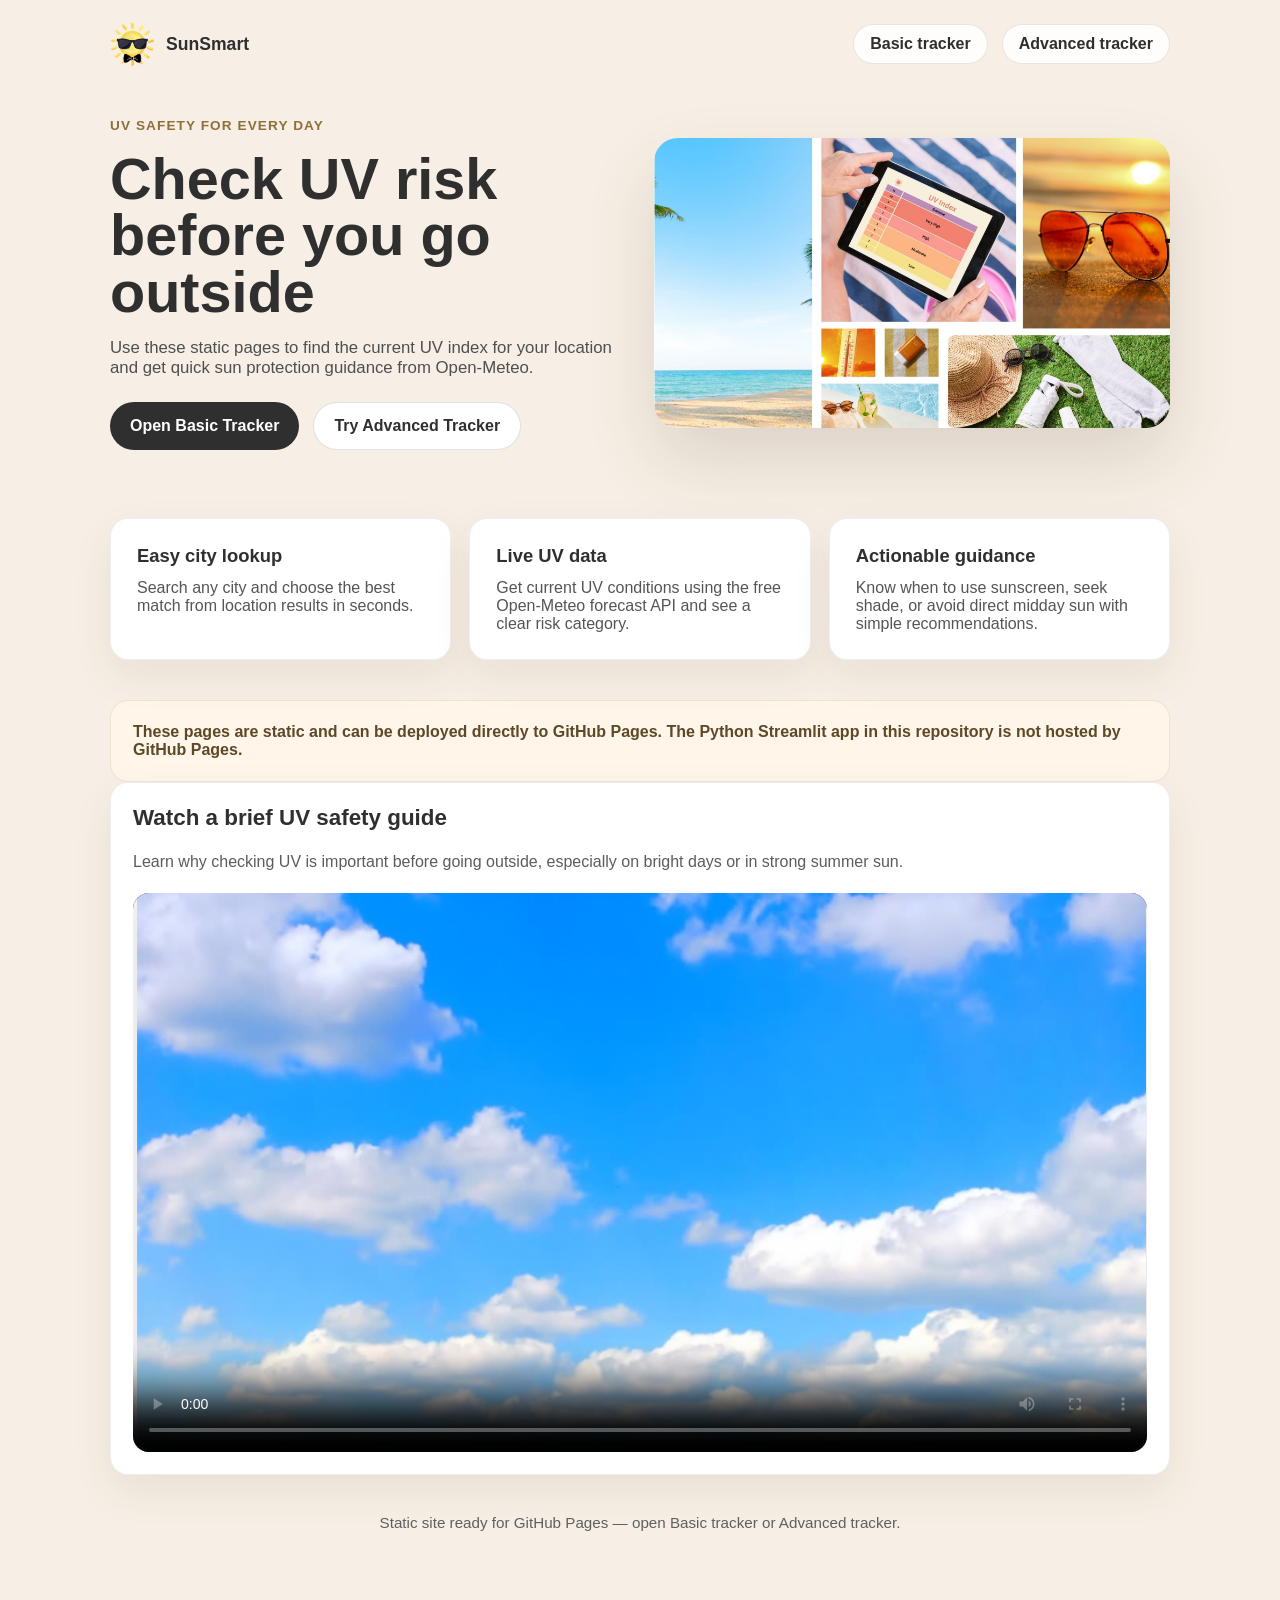
==== index.html @ cc91b5c2 "Add files via upload" ====
<!DOCTYPE html>
<html lang="en">
<head>
  <meta charset="UTF-8">
  <meta name="viewport" content="width=device-width, initial-scale=1.0">
  <title>SunSmart UV Tracker</title>
  <link rel="icon" type="image/png" href="SUN SMART.png">
  <style>
    :root {
      color-scheme: light;
      font-family: Inter, Avenir, Helvetica, Arial, sans-serif;
      background: #f7efe5;
      color: #2f2f2f;
    }

    * { box-sizing: border-box; }
    body { margin: 0; min-height: 100vh; background: #f7efe5; }
    a { color: inherit; text-decoration: none; }
    .page-wrap { max-width: 1100px; margin: 0 auto; padding: 0 20px 48px; }
    .navbar { display: flex; justify-content: space-between; align-items: center; gap: 16px; padding: 22px 0; }
    .brand { display: inline-flex; align-items: center; gap: 12px; font-weight: 800; font-size: 1.1rem; }
    .brand img { width: 44px; height: 44px; object-fit: contain; }
    .nav-links { display: flex; gap: 14px; flex-wrap: wrap; align-items: center; }
    .nav-links a { padding: 10px 16px; border-radius: 999px; background: rgba(255,255,255,.85); border: 1px solid rgba(76,58,28,.12); font-weight: 700; }
    .hero { display: grid; gap: 28px; align-items: center; margin-bottom: 40px; padding: 28px 0; }
    .hero-copy { max-width: 620px; }
    .eyebrow { display: inline-flex; align-items: center; gap: 10px; margin-bottom: 18px; font-size: .85rem; font-weight: 800; color: #8f6f3a; text-transform: uppercase; letter-spacing: .08em; }
    .hero-copy h1 { margin: 0 0 18px; font-size: clamp(2.75rem, 4.5vw, 4.75rem); line-height: .98; }
    .hero-copy p { margin: 0 0 24px; font-size: 1.05rem; color: #4f4f4f; }
    .hero-actions { display: flex; flex-wrap: wrap; gap: 14px; }
    .button { display: inline-flex; align-items: center; justify-content: center; min-width: 170px; padding: 14px 20px; border-radius: 999px; font-weight: 800; border: none; cursor: pointer; transition: transform 160ms ease, background 160ms ease; }
    .button.primary { background: #2f2f2f; color: #fff; }
    .button.secondary { background: #fff; color: #2f2f2f; border: 1px solid rgba(47,47,47,.14); }
    .button:hover { transform: translateY(-1px); }
    .hero-image { width: 100%; max-height: 520px; border-radius: 24px; object-fit: cover; box-shadow: 0 32px 70px rgba(67,46,25,.14); }
    .feature-grid { display: grid; grid-template-columns: repeat(auto-fit,minmax(240px,1fr)); gap: 18px; margin-bottom: 40px; }
    .feature-card { padding: 26px; border-radius: 18px; background: #fff; border: 1px solid rgba(61,46,27,.08); box-shadow: 0 16px 40px rgba(67,46,25,.08); }
    .feature-card h2 { margin: 0 0 12px; font-size: 1.15rem; }
    .feature-card p { margin: 0; color: #555; }
    .note-card { padding: 22px; border-radius: 18px; background: #fff6e9; border: 1px solid rgba(148,113,60,.14); color: #5d4828; font-weight: 700; }
    .video-card { display: grid; gap: 18px; padding: 22px; border-radius: 18px; background: #fff; border: 1px solid rgba(61,46,27,.08); box-shadow: 0 16px 40px rgba(67,46,25,.08); }
    .video-card h2 { margin: 0; font-size: 1.4rem; }
    .video-card p { margin: 0; color: #5c5c5c; line-height: 1.6; }
    .video-card video { width: 100%; border-radius: 16px; background: #000; }
    .footer { padding: 24px 0 24px; color: #5f5f5f; font-size: .95rem; text-align: center; }
    @media (min-width: 900px) { .hero { grid-template-columns: 1fr 1fr; align-items: center; } }
  </style>
</head>
<body>
  <div class="page-wrap">
    <nav class="navbar">
      <a class="brand" href="index.html">
        <img src="SUN SMART.png" alt="SunSmart logo">
        <span>SunSmart</span>
      </a>
      <div class="nav-links">
        <a href="tracker-basic.html">Basic tracker</a>
        <a href="tracker.html">Advanced tracker</a>
      </div>
    </nav>

    <section class="hero">
      <div class="hero-copy">
        <div class="eyebrow">UV safety for every day</div>
        <h1>Check UV risk before you go outside</h1>
        <p>Use these static pages to find the current UV index for your location and get quick sun protection guidance from Open-Meteo.</p>
        <div class="hero-actions">
          <a class="button primary" href="tracker-basic.html">Open Basic Tracker</a>
          <a class="button secondary" href="tracker.html">Try Advanced Tracker</a>
        </div>
      </div>
      <img class="hero-image" src="SUNSMART.jpg" alt="Sunlight over a landscape">
    </section>

    <div class="feature-grid">
      <article class="feature-card">
        <h2>Easy city lookup</h2>
        <p>Search any city and choose the best match from location results in seconds.</p>
      </article>
      <article class="feature-card">
        <h2>Live UV data</h2>
        <p>Get current UV conditions using the free Open-Meteo forecast API and see a clear risk category.</p>
      </article>
      <article class="feature-card">
        <h2>Actionable guidance</h2>
        <p>Know when to use sunscreen, seek shade, or avoid direct midday sun with simple recommendations.</p>
      </article>
    </div>

    <div class="note-card">
      These pages are static and can be deployed directly to GitHub Pages. The Python Streamlit app in this repository is not hosted by GitHub Pages.
    </div>

    <section class="video-card">
      <h2>Watch a brief UV safety guide</h2>
      <p>Learn why checking UV is important before going outside, especially on bright days or in strong summer sun.</p>
      <video controls poster="Screenshot 2026-06-17 103726.png">
        <source src="Video.mp4" type="video/mp4">
        Your browser does not support the video element.
      </video>
    </section>

    <footer class="footer">
      <p>Static site ready for GitHub Pages — open <a href="tracker-basic.html">Basic tracker</a> or <a href="tracker.html">Advanced tracker</a>.</p>
    </footer>
  </div>
</body>
</html>
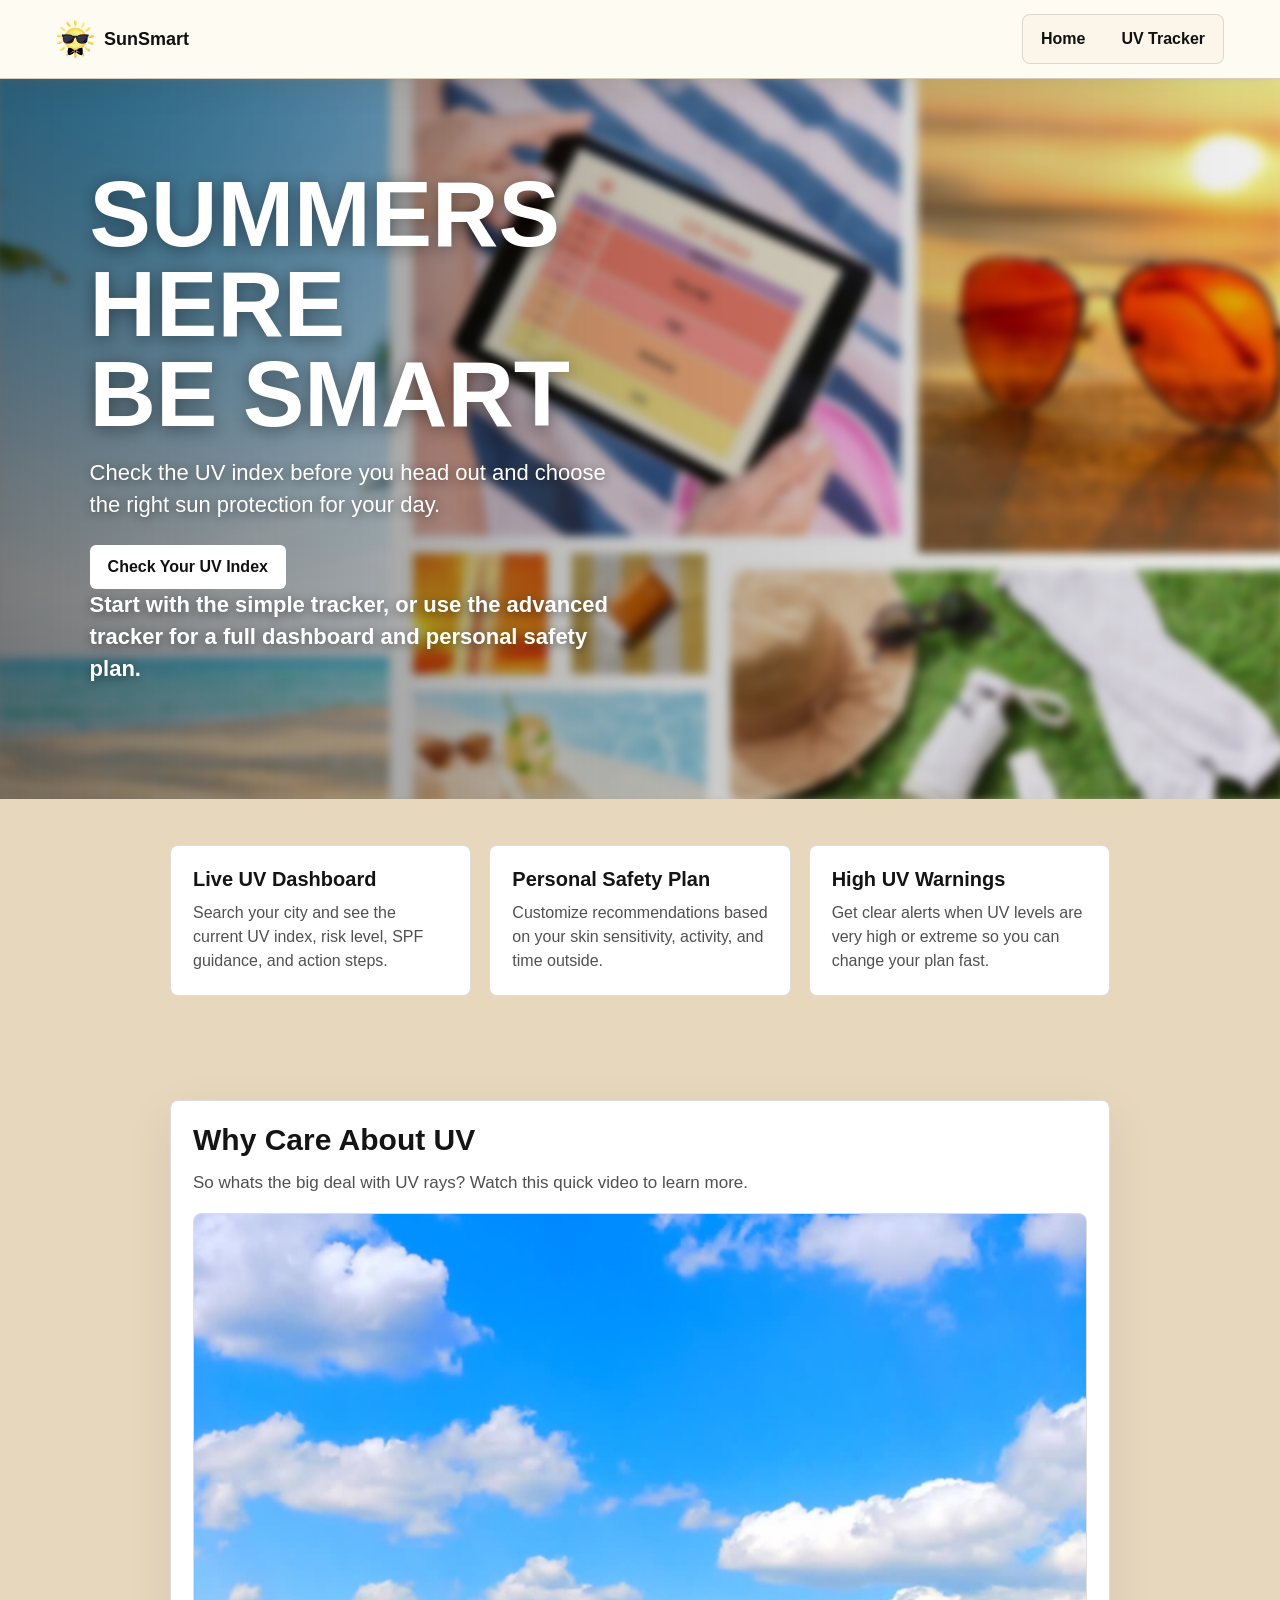
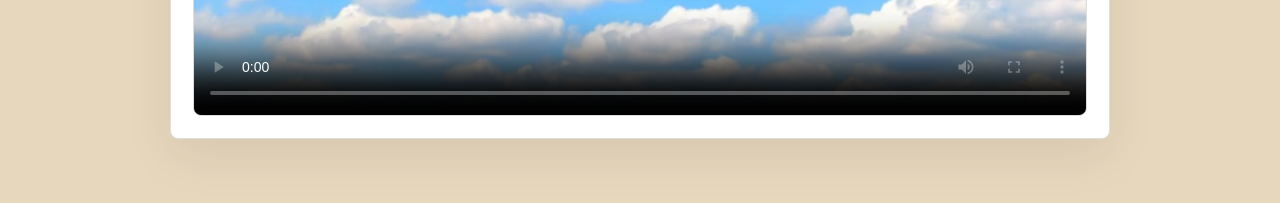
==== commit 5d8b4db5: "Add files via upload" ====
--- a/index.html
+++ b/index.html
@@ -3,106 +3,568 @@
 <head>
   <meta charset="UTF-8">
   <meta name="viewport" content="width=device-width, initial-scale=1.0">
-  <title>SunSmart UV Tracker</title>
+  <title>SunSmart</title>
+  <link rel="icon" type="image/x-icon" href="logo.ico">
   <link rel="icon" type="image/png" href="SUN SMART.png">
+  <link rel="icon" type="image/png" href="logo.png">
+  <link rel="icon" type="image/jpeg" href="logo.jpg">
+  <link rel="icon" type="image/jpeg" href="logo.jpeg">
+  <link rel="icon" type="image/webp" href="logo.webp">
   <style>
-    :root {
-      color-scheme: light;
-      font-family: Inter, Avenir, Helvetica, Arial, sans-serif;
-      background: #f7efe5;
-      color: #2f2f2f;
-    }
-
-    * { box-sizing: border-box; }
-    body { margin: 0; min-height: 100vh; background: #f7efe5; }
-    a { color: inherit; text-decoration: none; }
-    .page-wrap { max-width: 1100px; margin: 0 auto; padding: 0 20px 48px; }
-    .navbar { display: flex; justify-content: space-between; align-items: center; gap: 16px; padding: 22px 0; }
-    .brand { display: inline-flex; align-items: center; gap: 12px; font-weight: 800; font-size: 1.1rem; }
-    .brand img { width: 44px; height: 44px; object-fit: contain; }
-    .nav-links { display: flex; gap: 14px; flex-wrap: wrap; align-items: center; }
-    .nav-links a { padding: 10px 16px; border-radius: 999px; background: rgba(255,255,255,.85); border: 1px solid rgba(76,58,28,.12); font-weight: 700; }
-    .hero { display: grid; gap: 28px; align-items: center; margin-bottom: 40px; padding: 28px 0; }
-    .hero-copy { max-width: 620px; }
-    .eyebrow { display: inline-flex; align-items: center; gap: 10px; margin-bottom: 18px; font-size: .85rem; font-weight: 800; color: #8f6f3a; text-transform: uppercase; letter-spacing: .08em; }
-    .hero-copy h1 { margin: 0 0 18px; font-size: clamp(2.75rem, 4.5vw, 4.75rem); line-height: .98; }
-    .hero-copy p { margin: 0 0 24px; font-size: 1.05rem; color: #4f4f4f; }
-    .hero-actions { display: flex; flex-wrap: wrap; gap: 14px; }
-    .button { display: inline-flex; align-items: center; justify-content: center; min-width: 170px; padding: 14px 20px; border-radius: 999px; font-weight: 800; border: none; cursor: pointer; transition: transform 160ms ease, background 160ms ease; }
-    .button.primary { background: #2f2f2f; color: #fff; }
-    .button.secondary { background: #fff; color: #2f2f2f; border: 1px solid rgba(47,47,47,.14); }
-    .button:hover { transform: translateY(-1px); }
-    .hero-image { width: 100%; max-height: 520px; border-radius: 24px; object-fit: cover; box-shadow: 0 32px 70px rgba(67,46,25,.14); }
-    .feature-grid { display: grid; grid-template-columns: repeat(auto-fit,minmax(240px,1fr)); gap: 18px; margin-bottom: 40px; }
-    .feature-card { padding: 26px; border-radius: 18px; background: #fff; border: 1px solid rgba(61,46,27,.08); box-shadow: 0 16px 40px rgba(67,46,25,.08); }
-    .feature-card h2 { margin: 0 0 12px; font-size: 1.15rem; }
-    .feature-card p { margin: 0; color: #555; }
-    .note-card { padding: 22px; border-radius: 18px; background: #fff6e9; border: 1px solid rgba(148,113,60,.14); color: #5d4828; font-weight: 700; }
-    .video-card { display: grid; gap: 18px; padding: 22px; border-radius: 18px; background: #fff; border: 1px solid rgba(61,46,27,.08); box-shadow: 0 16px 40px rgba(67,46,25,.08); }
-    .video-card h2 { margin: 0; font-size: 1.4rem; }
-    .video-card p { margin: 0; color: #5c5c5c; line-height: 1.6; }
-    .video-card video { width: 100%; border-radius: 16px; background: #000; }
-    .footer { padding: 24px 0 24px; color: #5f5f5f; font-size: .95rem; text-align: center; }
-    @media (min-width: 900px) { .hero { grid-template-columns: 1fr 1fr; align-items: center; } }
+    * {
+      box-sizing: border-box;
+    }
+
+    html {
+      scroll-behavior: smooth;
+      overscroll-behavior-y: contain;
+      background: #fff;
+    }
+
+    body {
+      margin: 0;
+      min-height: 100vh;
+      font-family: Arial, Helvetica, sans-serif;
+      color: #141414;
+      background: #e7d7bd;
+    }
+
+    .navbar {
+      position: sticky;
+      top: 0;
+      z-index: 10;
+      display: flex;
+      align-items: center;
+      justify-content: space-between;
+      gap: 24px;
+      width: 100%;
+      padding: 14px clamp(22px, 5vw, 56px);
+      border-bottom: 1px solid rgba(111, 82, 47, 0.28);
+      background: rgba(255, 252, 245, 0.96);
+      backdrop-filter: blur(12px);
+      box-shadow: 0 10px 28px rgba(79, 54, 31, 0.12);
+    }
+
+    .nav-brand {
+      display: flex;
+      align-items: center;
+      gap: 10px;
+      color: #111;
+      font-size: 18px;
+      font-weight: 800;
+      text-decoration: none;
+    }
+
+    .nav-logo {
+      width: 38px;
+      height: 38px;
+      object-fit: contain;
+    }
+
+    .nav-links {
+      display: flex;
+      gap: 8px;
+      align-items: center;
+      padding: 6px;
+      border: 1px solid rgba(0, 0, 0, 0.12);
+      border-radius: 8px;
+      background: #fbf5ea;
+    }
+
+    .nav-links a,
+    .nav-trigger {
+      padding: 9px 12px;
+      border: 0;
+      border-radius: 6px;
+      width: auto;
+      color: #111;
+      background: transparent;
+      font: inherit;
+      font-weight: 700;
+      text-decoration: none;
+      cursor: pointer;
+      transition: background 160ms ease, color 160ms ease, transform 160ms ease;
+    }
+
+    .nav-links a:hover,
+    .nav-dropdown:hover .nav-trigger,
+    .nav-dropdown:focus-within .nav-trigger {
+      background: #efe2cc;
+      color: #111;
+    }
+
+    .nav-links a.active {
+      background: #7d6848;
+      color: #fff;
+    }
+
+    .nav-dropdown {
+      position: relative;
+      margin-left: 4px;
+    }
+
+    .nav-menu {
+      position: absolute;
+      top: 100%;
+      right: 0;
+      z-index: 20;
+      display: none;
+      min-width: 190px;
+      padding: 6px;
+      border: 1px solid rgba(111, 82, 47, 0.18);
+      border-radius: 8px;
+      background: #fffaf1;
+      box-shadow: 0 16px 40px rgba(79, 54, 31, 0.16);
+    }
+
+    .nav-dropdown:hover .nav-menu,
+    .nav-dropdown:focus-within .nav-menu,
+    .nav-dropdown.open .nav-menu {
+      display: grid;
+      gap: 4px;
+    }
+
+    .nav-menu a {
+      display: block;
+      white-space: nowrap;
+    }
+
+    .hero {
+      position: relative;
+      width: 100%;
+      overflow: hidden;
+      --banner-blur: 5px;
+      --banner-shift: 0px;
+    }
+
+    .hero-image {
+      display: block;
+      width: 100%;
+      height: auto;
+      filter: blur(var(--banner-blur));
+      transform: translateY(var(--banner-shift)) scale(1.01);
+      transform-origin: center;
+      transition: filter 120ms linear;
+      will-change: filter, transform;
+    }
+
+    .hero::after {
+      position: absolute;
+      inset: 0;
+      content: "";
+      background: linear-gradient(
+        90deg,
+        rgba(0, 0, 0, 0.52),
+        rgba(0, 0, 0, 0.22),
+        rgba(0, 0, 0, 0.05)
+      );
+      pointer-events: none;
+    }
+
+    .hero-content {
+      position: absolute;
+      top: 50%;
+      left: clamp(20px, 7vw, 90px);
+      z-index: 1;
+      width: min(620px, calc(100% - 40px));
+      color: #fff;
+      transform: translateY(-50%);
+    }
+
+    .hero-content h1 {
+      margin: 0 0 18px;
+      font-size: clamp(42px, 8vw, 92px);
+      font-weight: 900;
+      line-height: 0.98;
+      text-shadow: 0 3px 18px rgba(0, 0, 0, 0.45);
+    }
+
+    .hero-content p {
+      max-width: 520px;
+      margin: 0 0 24px;
+      font-size: clamp(17px, 2vw, 22px);
+      line-height: 1.45;
+      text-shadow: 0 2px 12px rgba(0, 0, 0, 0.55);
+    }
+
+    .tracker-note {
+      max-width: 520px;
+      margin: 14px 0 0;
+      font-size: 15px;
+      font-weight: 800;
+      line-height: 1.4;
+      text-shadow: 0 2px 10px rgba(0, 0, 0, 0.55);
+    }
+
+    .button {
+      display: inline-block;
+      padding: 13px 18px;
+      border-radius: 6px;
+      color: #111;
+      background: #fff;
+      font-weight: 800;
+      text-decoration: none;
+    }
+
+    .button:hover {
+      background: #f0f0f0;
+    }
+
+    .intro {
+      width: min(980px, 100%);
+      margin: 0 auto;
+      padding: 46px 20px 58px;
+      background: #e7d7bd;
+    }
+
+    .video-section {
+      width: min(980px, 100%);
+      margin: 0 auto;
+      padding: 46px 20px 64px;
+      background: #e7d7bd;
+    }
+
+    .video-section h2 {
+      margin: 0 0 12px;
+      font-size: 30px;
+      line-height: 1.15;
+    }
+
+    .video-section p {
+      margin: 0 0 18px;
+      color: #505050;
+      font-size: 17px;
+      line-height: 1.5;
+    }
+
+    .video-card {
+      padding: 22px;
+      border: 1px solid #ddd;
+      border-radius: 8px;
+      background: #fff;
+      box-shadow: 0 16px 50px rgba(0, 0, 0, 0.08);
+    }
+
+    .video-slot {
+      width: 100%;
+      overflow: hidden;
+      border: 1px solid #ddd;
+      border-radius: 8px;
+      background: #111;
+      aspect-ratio: 16 / 9;
+    }
+
+    .video-slot video {
+      display: block;
+      width: 100%;
+      height: 100%;
+      object-fit: cover;
+    }
+
+    .intro-grid {
+      display: grid;
+      grid-template-columns: repeat(3, 1fr);
+      gap: 18px;
+    }
+
+    .intro-card {
+      min-height: 142px;
+      padding: 22px;
+      border: 1px solid #ddd;
+      border-radius: 8px;
+      background: #fff;
+    }
+
+    .intro-card h2 {
+      margin: 0 0 10px;
+      font-size: 20px;
+    }
+
+    .intro-card p {
+      margin: 0;
+      color: #505050;
+      font-size: 16px;
+      line-height: 1.5;
+    }
+
+    @media (max-width: 760px) {
+      .navbar {
+        align-items: flex-start;
+        flex-direction: column;
+      }
+
+      .nav-links {
+        flex-wrap: wrap;
+      }
+
+      .nav-menu {
+        right: auto;
+        left: 0;
+      }
+
+      .hero-content {
+        position: relative;
+        top: auto;
+        left: auto;
+        width: 100%;
+        padding: 28px 20px 34px;
+        color: #111;
+        background: #fff;
+        transform: none;
+      }
+
+      .hero-content h1,
+      .hero-content p,
+      .tracker-note {
+        text-shadow: none;
+      }
+
+      .hero-content h1 {
+        font-size: 44px;
+      }
+
+      .hero-content p {
+        color: #444;
+      }
+
+      .tracker-note {
+        color: #555;
+      }
+
+      .button {
+        color: #fff;
+        background: #111;
+      }
+
+      .intro-grid {
+        grid-template-columns: 1fr;
+      }
+    }
+
+    @media (prefers-reduced-motion: reduce) {
+      html {
+        scroll-behavior: auto;
+      }
+
+      .hero-image {
+        filter: none;
+        transform: none;
+        transition: none;
+      }
+    }
+
+    .loading-screen {
+      position: fixed;
+      inset: 0;
+      z-index: 999;
+      display: grid;
+      place-items: center;
+      background: #fffaf1;
+      transition: opacity 320ms ease, visibility 320ms ease;
+    }
+
+    .loading-screen.hidden {
+      visibility: hidden;
+      opacity: 0;
+      pointer-events: none;
+    }
+
+    .loading-card {
+      display: grid;
+      justify-items: center;
+      gap: 16px;
+      color: #7d6848;
+      font-weight: 900;
+      letter-spacing: 0.02em;
+      text-align: center;
+    }
+
+    .loading-logo {
+      width: 108px;
+      height: 108px;
+      object-fit: contain;
+      animation: logoBounce 780ms ease-in-out infinite alternate;
+      filter: drop-shadow(0 18px 18px rgba(79, 54, 31, 0.18));
+    }
+
+    .loading-dots::after {
+      content: "";
+      animation: loadingDots 1.2s steps(4, end) infinite;
+    }
+
+    @keyframes logoBounce {
+      from {
+        transform: translateY(0) scale(1);
+      }
+
+      to {
+        transform: translateY(-22px) scale(1.04);
+      }
+    }
+
+    @keyframes loadingDots {
+      0% {
+        content: "";
+      }
+
+      25% {
+        content: ".";
+      }
+
+      50% {
+        content: "..";
+      }
+
+      75%,
+      100% {
+        content: "...";
+      }
+    }
+
+    @media (prefers-reduced-motion: reduce) {
+      .loading-logo {
+        animation: none;
+      }
+    }
   </style>
 </head>
 <body>
-  <div class="page-wrap">
-    <nav class="navbar">
-      <a class="brand" href="index.html">
-        <img src="SUN SMART.png" alt="SunSmart logo">
-        <span>SunSmart</span>
-      </a>
-      <div class="nav-links">
-        <a href="tracker-basic.html">Basic tracker</a>
-        <a href="tracker.html">Advanced tracker</a>
-      </div>
-    </nav>
-
-    <section class="hero">
-      <div class="hero-copy">
-        <div class="eyebrow">UV safety for every day</div>
-        <h1>Check UV risk before you go outside</h1>
-        <p>Use these static pages to find the current UV index for your location and get quick sun protection guidance from Open-Meteo.</p>
-        <div class="hero-actions">
-          <a class="button primary" href="tracker-basic.html">Open Basic Tracker</a>
-          <a class="button secondary" href="tracker.html">Try Advanced Tracker</a>
+  <div id="loadingScreen" class="loading-screen" aria-label="Loading SunSmart" aria-live="polite">
+    <div class="loading-card">
+      <img id="loadingLogo" class="loading-logo" src="SUN SMART.png" alt="SunSmart logo">
+      <div>Loading SunSmart<span class="loading-dots"></span></div>
+    </div>
+  </div>
+
+  <nav class="navbar">
+    <a class="nav-brand" href="index.html">
+      <img id="navLogo" class="nav-logo" src="SUN SMART.png" alt="SunSmart logo">
+      <span>SunSmart</span>
+    </a>
+    <div class="nav-links" aria-label="Main navigation">
+      <a href="index.html">Home</a>
+      <div class="nav-dropdown">
+        <button class="nav-trigger" type="button" aria-expanded="false" onclick="toggleNavMenu(event)">UV Tracker</button>
+        <div class="nav-menu">
+          <a class="active" href="tracker-basic.html">Basic Tracker</a>
+          <a href="tracker.html">Advanced Tracker</a>
         </div>
       </div>
-      <img class="hero-image" src="SUNSMART.jpg" alt="Sunlight over a landscape">
-    </section>
-
-    <div class="feature-grid">
-      <article class="feature-card">
-        <h2>Easy city lookup</h2>
-        <p>Search any city and choose the best match from location results in seconds.</p>
-      </article>
-      <article class="feature-card">
-        <h2>Live UV data</h2>
-        <p>Get current UV conditions using the free Open-Meteo forecast API and see a clear risk category.</p>
-      </article>
-      <article class="feature-card">
-        <h2>Actionable guidance</h2>
-        <p>Know when to use sunscreen, seek shade, or avoid direct midday sun with simple recommendations.</p>
-      </article>
     </div>
-
-    <div class="note-card">
-      These pages are static and can be deployed directly to GitHub Pages. The Python Streamlit app in this repository is not hosted by GitHub Pages.
+  </nav>
+
+  <section class="hero" aria-label="SunSmart banner">
+    <img class="hero-image" src="SUNSMART.jpg" alt="SunSmart banner">
+    <div class="hero-content">
+      <h1>SUMMERS HERE<br>BE SMART</h1>
+      <p>Check the UV index before you head out and choose the right sun protection for your day.</p>
+      <a class="button" href="tracker-basic.html">Check Your UV Index</a>
+      <p class="tracker-note">Start with the simple tracker, or use the advanced tracker for a full dashboard and personal safety plan.</p>
     </div>
-
-    <section class="video-card">
-      <h2>Watch a brief UV safety guide</h2>
-      <p>Learn why checking UV is important before going outside, especially on bright days or in strong summer sun.</p>
+  </section>
+
+  <main class="intro">
+    <div class="intro-grid">
+      <section class="intro-card">
+        <h2>Live UV Dashboard</h2>
+        <p>Search your city and see the current UV index, risk level, SPF guidance, and action steps.</p>
+      </section>
+      <section class="intro-card">
+        <h2>Personal Safety Plan</h2>
+        <p>Customize recommendations based on your skin sensitivity, activity, and time outside.</p>
+      </section>
+      <section class="intro-card">
+        <h2>High UV Warnings</h2>
+        <p>Get clear alerts when UV levels are very high or extreme so you can change your plan fast.</p>
+      </section>
+    </div>
+  </main>
+
+  <section class="video-section">
+    <div class="video-card">
+    <h2>Why Care About UV</h2>
+    <p>So whats the big deal with UV rays? Watch this quick video to learn more.</p>
+    <div class="video-slot">
       <video controls poster="Screenshot 2026-06-17 103726.png">
-        <source src="Video.mp4" type="video/mp4">
-        Your browser does not support the video element.
+        <source src="video.mp4" type="video/mp4">
+        Your browser does not support the video tag.
       </video>
-    </section>
-
-    <footer class="footer">
-      <p>Static site ready for GitHub Pages — open <a href="tracker-basic.html">Basic tracker</a> or <a href="tracker.html">Advanced tracker</a>.</p>
-    </footer>
-  </div>
+    </div>
+    </div>
+  </section>
+
+  <script>
+    const logoFiles = ["SUN SMART.png", "logo.ico", "logo.png", "logo.jpg", "logo.jpeg", "logo.webp"];
+
+    function loadLogoFor(elementId, index) {
+      const logo = document.getElementById(elementId);
+
+      if (!logo) {
+        return;
+      }
+
+      if (index >= logoFiles.length) {
+        logo.style.display = "none";
+        return;
+      }
+
+      logo.onerror = function() {
+        loadLogoFor(elementId, index + 1);
+      };
+      logo.src = logoFiles[index];
+    }
+
+    function updateBannerOnScroll() {
+      const hero = document.querySelector(".hero");
+
+      if (!hero) {
+        return;
+      }
+
+      const scrollAmount = Math.min(window.scrollY, 320);
+      const blurAmount = Math.max(0, 5 - scrollAmount / 64);
+      const slowShift = scrollAmount * 0.16;
+
+      hero.style.setProperty("--banner-blur", blurAmount + "px");
+      hero.style.setProperty("--banner-shift", slowShift + "px");
+    }
+
+    loadLogoFor("navLogo", 0);
+    function toggleNavMenu(event) {
+      const dropdown = event.currentTarget.closest(".nav-dropdown");
+      const isOpen = dropdown.classList.toggle("open");
+      event.currentTarget.setAttribute("aria-expanded", isOpen ? "true" : "false");
+    }
+
+    document.addEventListener("click", function(event) {
+      document.querySelectorAll(".nav-dropdown.open").forEach(function(dropdown) {
+        if (!dropdown.contains(event.target)) {
+          dropdown.classList.remove("open");
+          const trigger = dropdown.querySelector(".nav-trigger");
+          if (trigger) {
+            trigger.setAttribute("aria-expanded", "false");
+          }
+        }
+      });
+    });
+
+    window.addEventListener("scroll", updateBannerOnScroll, { passive: true });
+    window.addEventListener("resize", updateBannerOnScroll);
+    updateBannerOnScroll();
+  
+    loadLogoFor("loadingLogo", 0);
+
+    window.addEventListener("load", function() {
+      const loadingScreen = document.getElementById("loadingScreen");
+
+      if (!loadingScreen) {
+        return;
+      }
+
+      setTimeout(function() {
+        loadingScreen.classList.add("hidden");
+      }, 180);
+    });
+  </script>
 </body>
 </html>
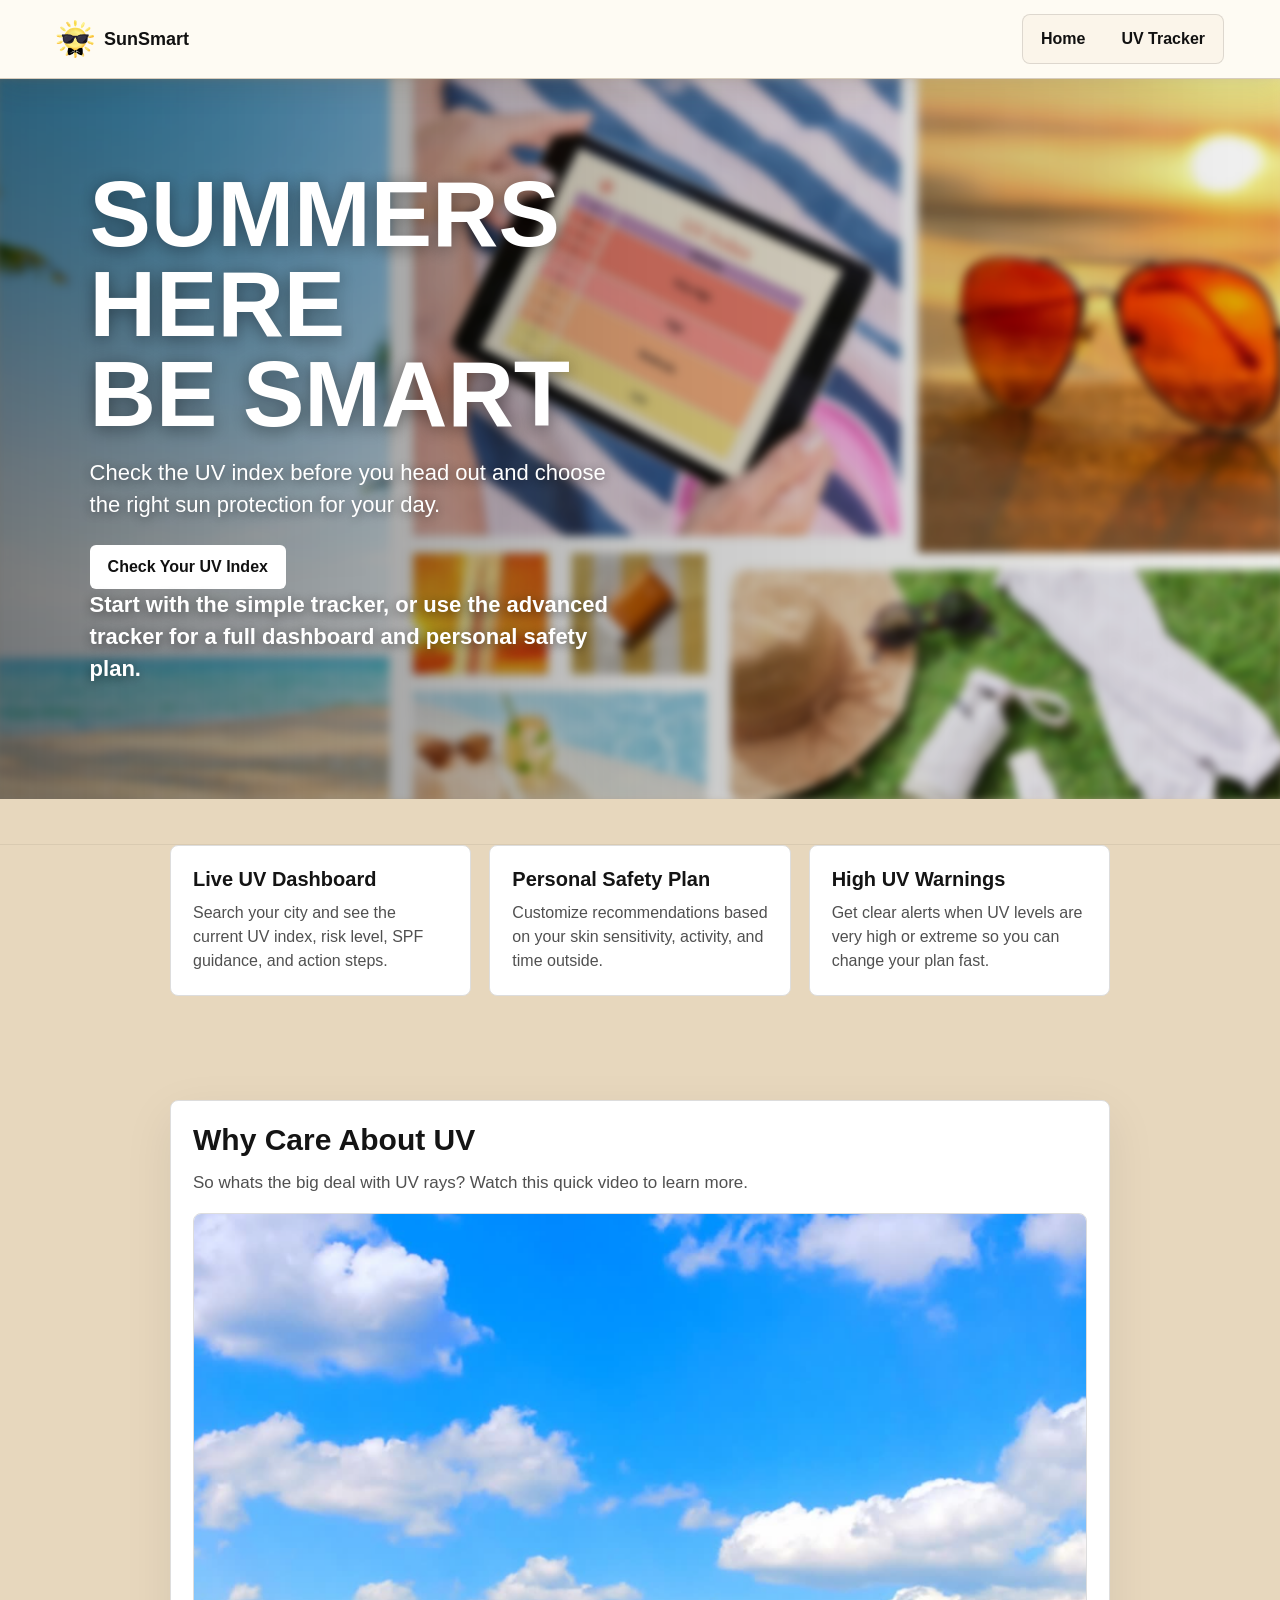
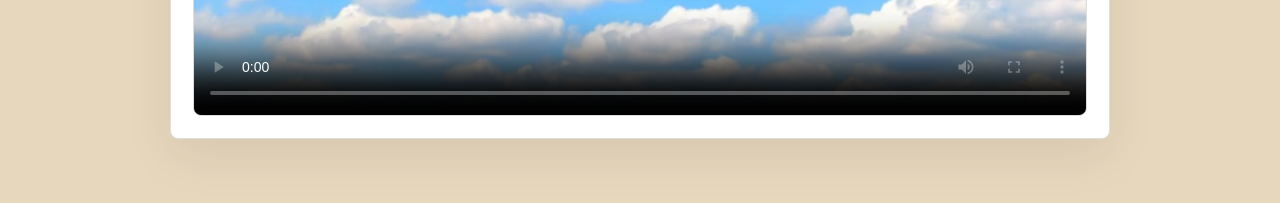
==== commit 981ea2eb: "Add files via upload" ====
--- a/index.html
+++ b/index.html
@@ -566,5 +566,6 @@
       }, 180);
     });
   </script>
+  <nav class="bottom-nav" style="position:fixed;left:0;right:0;bottom:0;height:56px;background:transparent;border-top:1px solid rgba(0,0,0,0.06);z-index:9999;" aria-hidden="true"></nav>
 </body>
 </html>
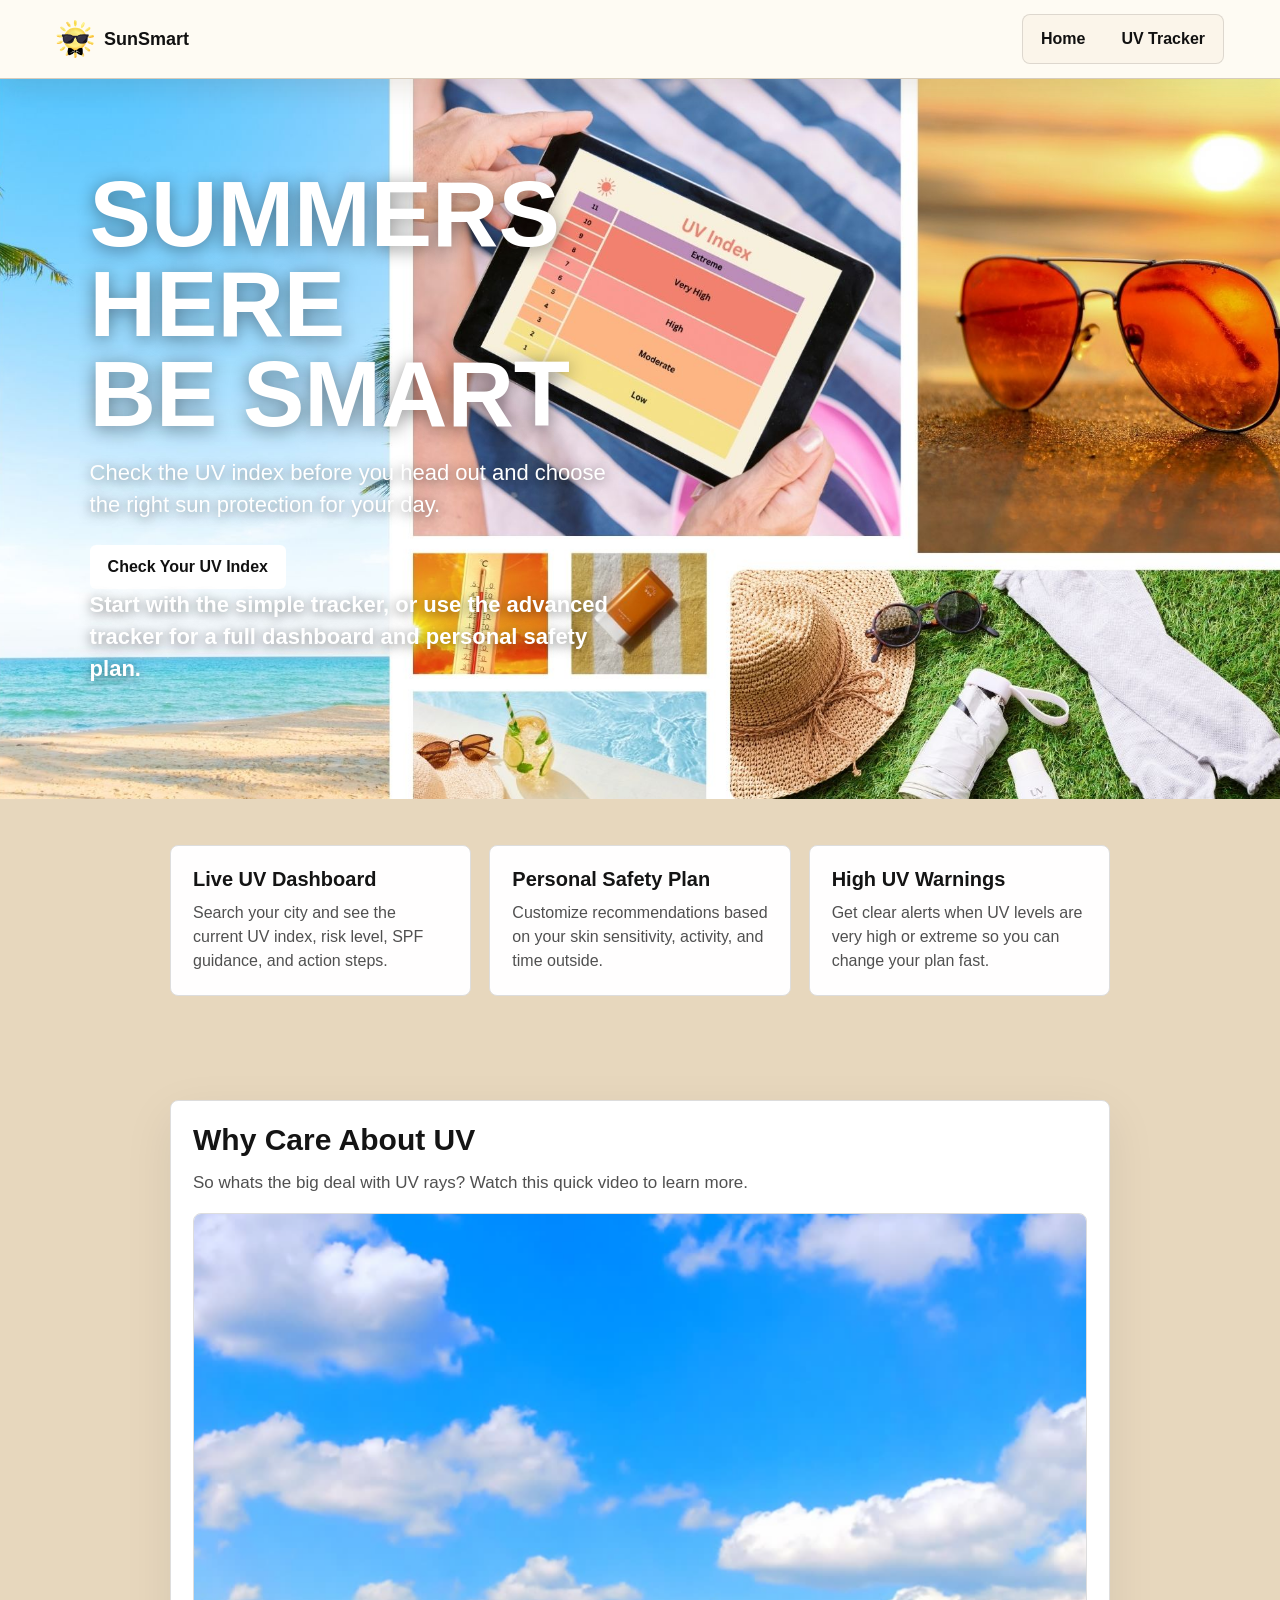
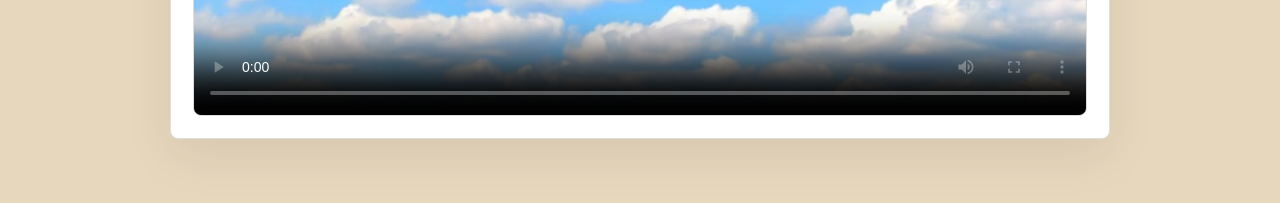
==== commit fb5a95a6: "Add files via upload" ====
--- a/index.html
+++ b/index.html
@@ -129,36 +129,37 @@
       white-space: nowrap;
     }
 
+    .bottom-nav {
+      position: fixed !important;
+      left: 0 !important;
+      right: 0 !important;
+      bottom: 0 !important;
+      width: 100% !important;
+      margin: 0 !important;
+      z-index: 99999 !important;
+      transform: none !important;
+      transition: transform 200ms ease, opacity 200ms ease;
+      opacity: 1;
+    }
+
+    .bottom-nav.hidden-on-scroll {
+      transform: translateY(100%);
+      opacity: 0;
+      pointer-events: none;
+    }
+
     .hero {
       position: relative;
       width: 100%;
       overflow: hidden;
-      --banner-blur: 5px;
-      --banner-shift: 0px;
     }
 
     .hero-image {
       display: block;
       width: 100%;
       height: auto;
-      filter: blur(var(--banner-blur));
-      transform: translateY(var(--banner-shift)) scale(1.01);
+      transform: scale(1.01);
       transform-origin: center;
-      transition: filter 120ms linear;
-      will-change: filter, transform;
-    }
-
-    .hero::after {
-      position: absolute;
-      inset: 0;
-      content: "";
-      background: linear-gradient(
-        90deg,
-        rgba(0, 0, 0, 0.52),
-        rgba(0, 0, 0, 0.22),
-        rgba(0, 0, 0, 0.05)
-      );
-      pointer-events: none;
     }
 
     .hero-content {
@@ -272,7 +273,7 @@
       padding: 22px;
       border: 1px solid #ddd;
       border-radius: 8px;
-      background: #fff;
+      background: #fffefe;
     }
 
     .intro-card h2 {
@@ -359,7 +360,7 @@
       z-index: 999;
       display: grid;
       place-items: center;
-      background: #fffaf1;
+      background: #f6f2eb;
       transition: opacity 320ms ease, visibility 320ms ease;
     }
 
@@ -446,8 +447,9 @@
       <div class="nav-dropdown">
         <button class="nav-trigger" type="button" aria-expanded="false" onclick="toggleNavMenu(event)">UV Tracker</button>
         <div class="nav-menu">
-          <a class="active" href="tracker-basic.html">Basic Tracker</a>
-          <a href="tracker.html">Advanced Tracker</a>
+          <a href="tracker-basic.html">Basic Tracker</a>
+          <a href="tracker.html">Advanced Tracker</a>
+          <a href="map-tracker.html">Tracker Map (Beta)</a>
         </div>
       </div>
     </div>
@@ -514,20 +516,7 @@
       logo.src = logoFiles[index];
     }
 
-    function updateBannerOnScroll() {
-      const hero = document.querySelector(".hero");
-
-      if (!hero) {
-        return;
-      }
-
-      const scrollAmount = Math.min(window.scrollY, 320);
-      const blurAmount = Math.max(0, 5 - scrollAmount / 64);
-      const slowShift = scrollAmount * 0.16;
-
-      hero.style.setProperty("--banner-blur", blurAmount + "px");
-      hero.style.setProperty("--banner-shift", slowShift + "px");
-    }
+
 
     loadLogoFor("navLogo", 0);
     function toggleNavMenu(event) {
@@ -548,9 +537,7 @@
       });
     });
 
-    window.addEventListener("scroll", updateBannerOnScroll, { passive: true });
-    window.addEventListener("resize", updateBannerOnScroll);
-    updateBannerOnScroll();
+
   
     loadLogoFor("loadingLogo", 0);
 
@@ -566,6 +553,16 @@
       }, 180);
     });
   </script>
-  <nav class="bottom-nav" style="position:fixed;left:0;right:0;bottom:0;height:56px;background:transparent;border-top:1px solid rgba(0,0,0,0.06);z-index:9999;" aria-hidden="true"></nav>
+  <nav class="bottom-nav hidden-on-scroll" style="position:fixed;left:0;right:0;bottom:0;width:100%;margin:0;height:56px;background:#bdb19a;border-top:1px solid rgba(255,255,255,0.12);z-index:9999;transform:none;" aria-hidden="true"></nav>
+  <script>
+    const bottomNav = document.querySelector('.bottom-nav');
+    function updateBottomNavVisibility() {
+      const atBottom = window.innerHeight + window.scrollY >= document.documentElement.scrollHeight - 2;
+      bottomNav.classList.toggle('hidden-on-scroll', !atBottom);
+    }
+    window.addEventListener('scroll', updateBottomNavVisibility, { passive: true });
+    window.addEventListener('resize', updateBottomNavVisibility);
+    updateBottomNavVisibility();
+  </script>
 </body>
-</html>
+</html>
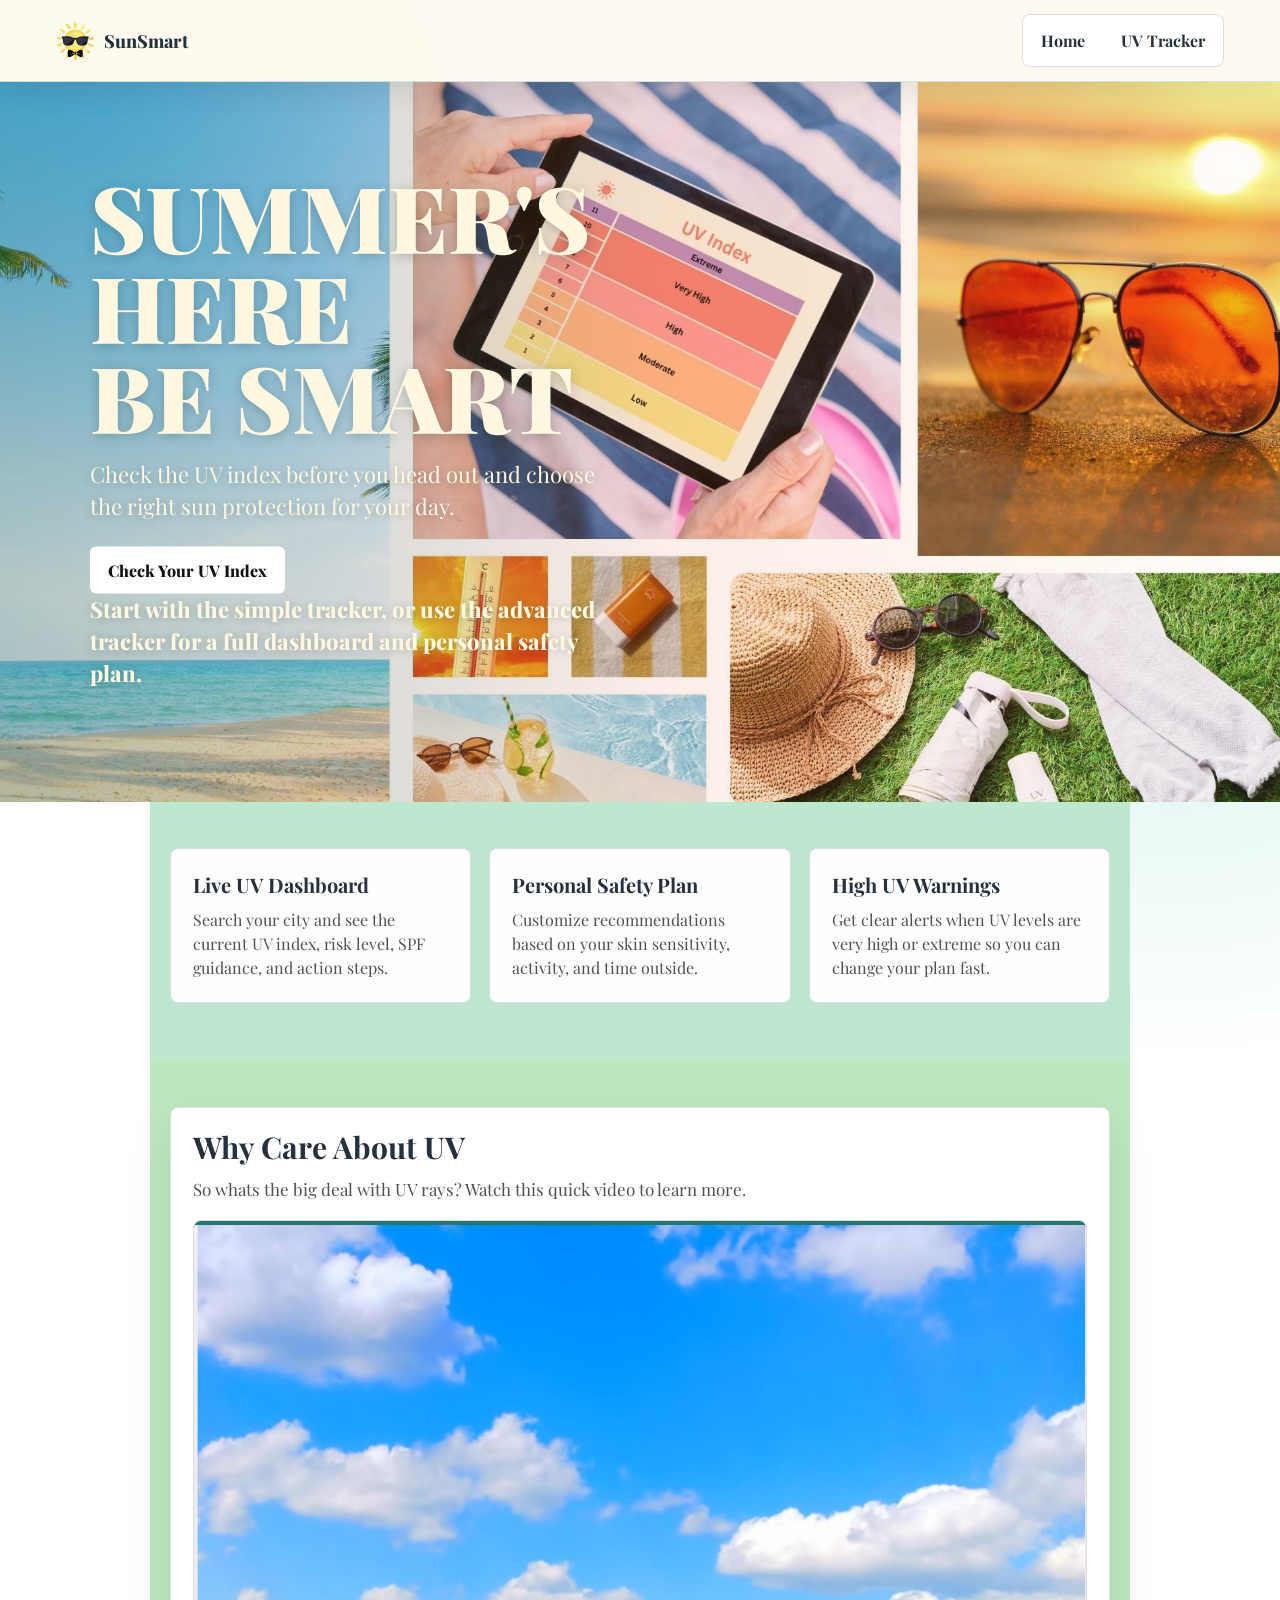
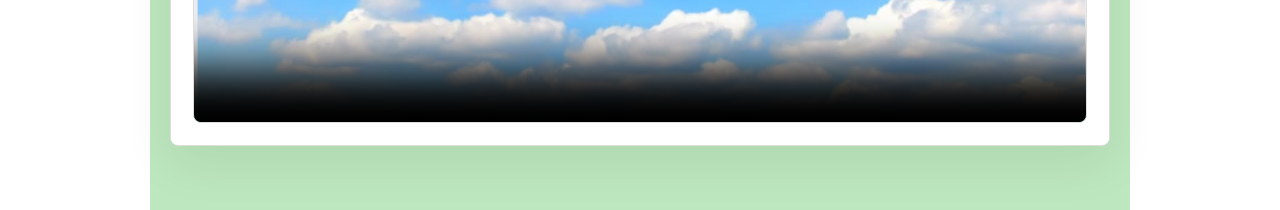
==== commit ceb51855: "Add files via upload" ====
--- a/index.html
+++ b/index.html
@@ -9,24 +9,44 @@
   <link rel="icon" type="image/png" href="logo.png">
   <link rel="icon" type="image/jpeg" href="logo.jpg">
   <link rel="icon" type="image/jpeg" href="logo.jpeg">
-  <link rel="icon" type="image/webp" href="logo.webp">
-  <style>
-    * {
-      box-sizing: border-box;
+  <link rel="icon" type="image/webp" href="logo.webp">
+  <link rel="preconnect" href="https://fonts.googleapis.com">
+  <link rel="preconnect" href="https://fonts.gstatic.com" crossorigin>
+  <link href="https://fonts.googleapis.com/css2?family=Playfair+Display:wght@400..900&display=swap" rel="stylesheet">
+  <style>
+    :root {
+      --ink: #25313c;
+      --muted: #65727d;
+      --canvas: #ffffff;
+      --surface: #ffffff;
+      --surface-soft: #fff1bd;
+      --accent: #ef7047;
+      --accent-dark: #24766e;
+      --line: rgba(36, 118, 110, 0.18);
+      --shadow: rgba(37, 49, 60, 0.12);
+    }
+
+    * {
+      box-sizing: border-box;
+      font-family: "Playfair Display", serif;
+      font-optical-sizing: auto;
+      font-style: normal;
     }
 
     html {
       scroll-behavior: smooth;
       overscroll-behavior-y: contain;
-      background: #fff;
+      background: var(--canvas);
     }
 
     body {
       margin: 0;
       min-height: 100vh;
-      font-family: Arial, Helvetica, sans-serif;
-      color: #141414;
-      background: #e7d7bd;
+      color: var(--ink);
+      background:
+        radial-gradient(circle at 8% 12%, #fff0b8 0, transparent 24%),
+        radial-gradient(circle at 92% 34%, #d9f4ef 0, transparent 27%),
+        var(--canvas);
     }
 
     .navbar {
@@ -39,17 +59,17 @@
       gap: 24px;
       width: 100%;
       padding: 14px clamp(22px, 5vw, 56px);
-      border-bottom: 1px solid rgba(111, 82, 47, 0.28);
-      background: rgba(255, 252, 245, 0.96);
+      border-bottom: 1px solid var(--line);
+      background: rgba(255, 250, 241, 0.94);
       backdrop-filter: blur(12px);
-      box-shadow: 0 10px 28px rgba(79, 54, 31, 0.12);
+      box-shadow: 0 10px 28px var(--shadow);
     }
 
     .nav-brand {
       display: flex;
       align-items: center;
       gap: 10px;
-      color: #111;
+      color: var(--ink);
       font-size: 18px;
       font-weight: 800;
       text-decoration: none;
@@ -68,7 +88,7 @@
       padding: 6px;
       border: 1px solid rgba(0, 0, 0, 0.12);
       border-radius: 8px;
-      background: #fbf5ea;
+      background: var(--surface);
     }
 
     .nav-links a,
@@ -77,7 +97,7 @@
       border: 0;
       border-radius: 6px;
       width: auto;
-      color: #111;
+      color: var(--ink);
       background: transparent;
       font: inherit;
       font-weight: 700;
@@ -89,12 +109,12 @@
     .nav-links a:hover,
     .nav-dropdown:hover .nav-trigger,
     .nav-dropdown:focus-within .nav-trigger {
-      background: #efe2cc;
-      color: #111;
+      background: var(--surface-soft);
+      color: var(--ink);
     }
 
     .nav-links a.active {
-      background: #7d6848;
+      background: var(--accent);
       color: #fff;
     }
 
@@ -113,7 +133,7 @@
       padding: 6px;
       border: 1px solid rgba(111, 82, 47, 0.18);
       border-radius: 8px;
-      background: #fffaf1;
+      background: var(--surface);
       box-shadow: 0 16px 40px rgba(79, 54, 31, 0.16);
     }
 
@@ -152,6 +172,20 @@
       position: relative;
       width: 100%;
       overflow: hidden;
+      background: #f8e8c8;
+    }
+
+    .hero::after {
+      content: "";
+      position: absolute;
+      inset: 0;
+      background: linear-gradient(
+        90deg,
+        rgba(36, 89, 84, 0.34) 0%,
+        rgba(239, 112, 71, 0.12) 52%,
+        rgba(255, 241, 189, 0.08) 100%
+      );
+      pointer-events: none;
     }
 
     .hero-image {
@@ -166,9 +200,9 @@
       position: absolute;
       top: 50%;
       left: clamp(20px, 7vw, 90px);
-      z-index: 1;
+      z-index: 2;
       width: min(620px, calc(100% - 40px));
-      color: #fff;
+      color: #fff7df;
       transform: translateY(-50%);
     }
 
@@ -177,7 +211,7 @@
       font-size: clamp(42px, 8vw, 92px);
       font-weight: 900;
       line-height: 0.98;
-      text-shadow: 0 3px 18px rgba(0, 0, 0, 0.45);
+      text-shadow: 0 2px 12px rgba(25, 55, 52, 0.28);
     }
 
     .hero-content p {
@@ -185,7 +219,7 @@
       margin: 0 0 24px;
       font-size: clamp(17px, 2vw, 22px);
       line-height: 1.45;
-      text-shadow: 0 2px 12px rgba(0, 0, 0, 0.55);
+      text-shadow: 0 1px 8px rgba(25, 55, 52, 0.25);
     }
 
     .tracker-note {
@@ -202,7 +236,7 @@
       padding: 13px 18px;
       border-radius: 6px;
       color: #111;
-      background: #fff;
+      background: var(--surface);
       font-weight: 800;
       text-decoration: none;
     }
@@ -215,14 +249,14 @@
       width: min(980px, 100%);
       margin: 0 auto;
       padding: 46px 20px 58px;
-      background: #e7d7bd;
+      background: #bde7ce;
     }
 
     .video-section {
       width: min(980px, 100%);
       margin: 0 auto;
       padding: 46px 20px 64px;
-      background: #e7d7bd;
+      background: #bde7be;
     }
 
     .video-section h2 {
@@ -242,7 +276,7 @@
       padding: 22px;
       border: 1px solid #ddd;
       border-radius: 8px;
-      background: #fff;
+      background: var(--surface);
       box-shadow: 0 16px 50px rgba(0, 0, 0, 0.08);
     }
 
@@ -251,7 +285,7 @@
       overflow: hidden;
       border: 1px solid #ddd;
       border-radius: 8px;
-      background: #111;
+      background: var(--accent-dark);
       aspect-ratio: 16 / 9;
     }
 
@@ -259,7 +293,7 @@
       display: block;
       width: 100%;
       height: 100%;
-      object-fit: cover;
+      object-fit: contain;
     }
 
     .intro-grid {
@@ -301,6 +335,16 @@
       .nav-menu {
         right: auto;
         left: 0;
+        min-width: min(280px, calc(100vw - 40px));
+        padding: 10px;
+        border-radius: 10px;
+      }
+
+      .nav-menu a {
+        min-height: 48px;
+        padding: 14px 16px;
+        font-size: 16px;
+        line-height: 1.25;
       }
 
       .hero-content {
@@ -310,8 +354,12 @@
         width: 100%;
         padding: 28px 20px 34px;
         color: #111;
-        background: #fff;
+        background: var(--surface);
         transform: none;
+      }
+
+      .hero::after {
+        display: none;
       }
 
       .hero-content h1,
@@ -334,11 +382,32 @@
 
       .button {
         color: #fff;
-        background: #111;
+        background: var(--accent-dark);
       }
 
       .intro-grid {
         grid-template-columns: 1fr;
+      }
+
+      .video-section {
+        padding: 28px 12px 40px;
+      }
+
+      .video-card {
+        padding: 12px;
+      }
+
+      .video-section h2 {
+        font-size: 24px;
+      }
+
+      .video-section p {
+        margin-bottom: 12px;
+        font-size: 15px;
+      }
+
+      .video-slot {
+        border-radius: 6px;
       }
     }
 
@@ -374,7 +443,7 @@
       display: grid;
       justify-items: center;
       gap: 16px;
-      color: #7d6848;
+      color: var(--accent);
       font-weight: 900;
       letter-spacing: 0.02em;
       text-align: center;
@@ -447,9 +516,9 @@
       <div class="nav-dropdown">
         <button class="nav-trigger" type="button" aria-expanded="false" onclick="toggleNavMenu(event)">UV Tracker</button>
         <div class="nav-menu">
-          <a href="tracker-basic.html">Basic Tracker</a>
-          <a href="tracker.html">Advanced Tracker</a>
-          <a href="map-tracker.html">Tracker Map (Beta)</a>
+          <a href="tracker-basic.html">Basic Tracker</a>
+          <a href="tracker.html">Advanced Tracker</a>
+          <a href="map-tracker.html">Map Tracker</a>
         </div>
       </div>
     </div>
@@ -458,7 +527,7 @@
   <section class="hero" aria-label="SunSmart banner">
     <img class="hero-image" src="SUNSMART.jpg" alt="SunSmart banner">
     <div class="hero-content">
-      <h1>SUMMERS HERE<br>BE SMART</h1>
+      <h1>SUMMER'S HERE<br>BE SMART</h1>
       <p>Check the UV index before you head out and choose the right sun protection for your day.</p>
       <a class="button" href="tracker-basic.html">Check Your UV Index</a>
       <p class="tracker-note">Start with the simple tracker, or use the advanced tracker for a full dashboard and personal safety plan.</p>
@@ -487,8 +556,8 @@
     <h2>Why Care About UV</h2>
     <p>So whats the big deal with UV rays? Watch this quick video to learn more.</p>
     <div class="video-slot">
-      <video controls poster="Screenshot 2026-06-17 103726.png">
-        <source src="video.mp4" type="video/mp4">
+      <video controls playsinline preload="metadata" poster="Screenshot 2026-06-17 103726.png">
+        <source src="Video-mobile.mp4" type="video/mp4">
         Your browser does not support the video tag.
       </video>
     </div>
@@ -553,7 +622,7 @@
       }, 180);
     });
   </script>
-  <nav class="bottom-nav hidden-on-scroll" style="position:fixed;left:0;right:0;bottom:0;width:100%;margin:0;height:56px;background:#bdb19a;border-top:1px solid rgba(255,255,255,0.12);z-index:9999;transform:none;" aria-hidden="true"></nav>
+  <nav class="bottom-nav hidden-on-scroll" style="position:fixed;left:0;right:0;bottom:0;width:100%;margin:0;height:56px;background:#24766e;border-top:1px solid rgba(255,255,255,0.18);z-index:9999;transform:none;" aria-hidden="true"></nav>
   <script>
     const bottomNav = document.querySelector('.bottom-nav');
     function updateBottomNavVisibility() {
@@ -565,4 +634,4 @@
     updateBottomNavVisibility();
   </script>
 </body>
-</html>
+</html>
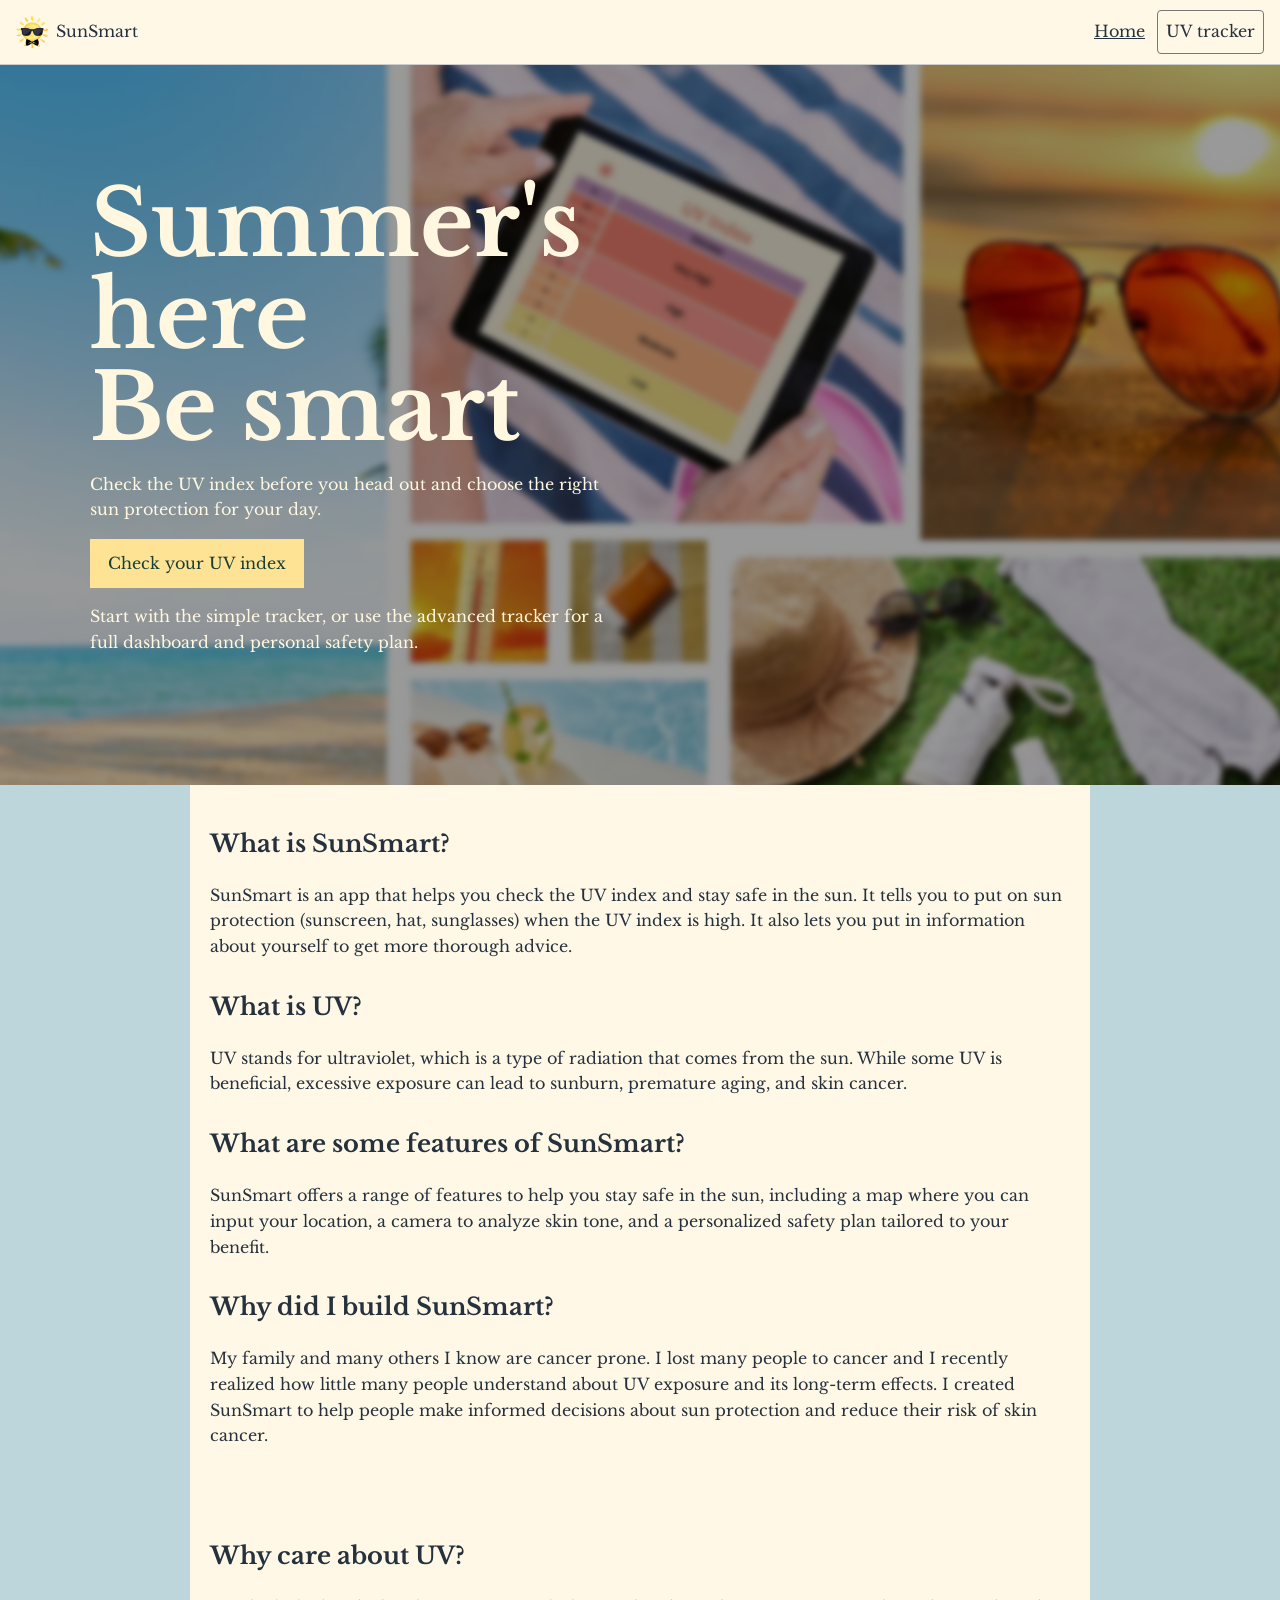
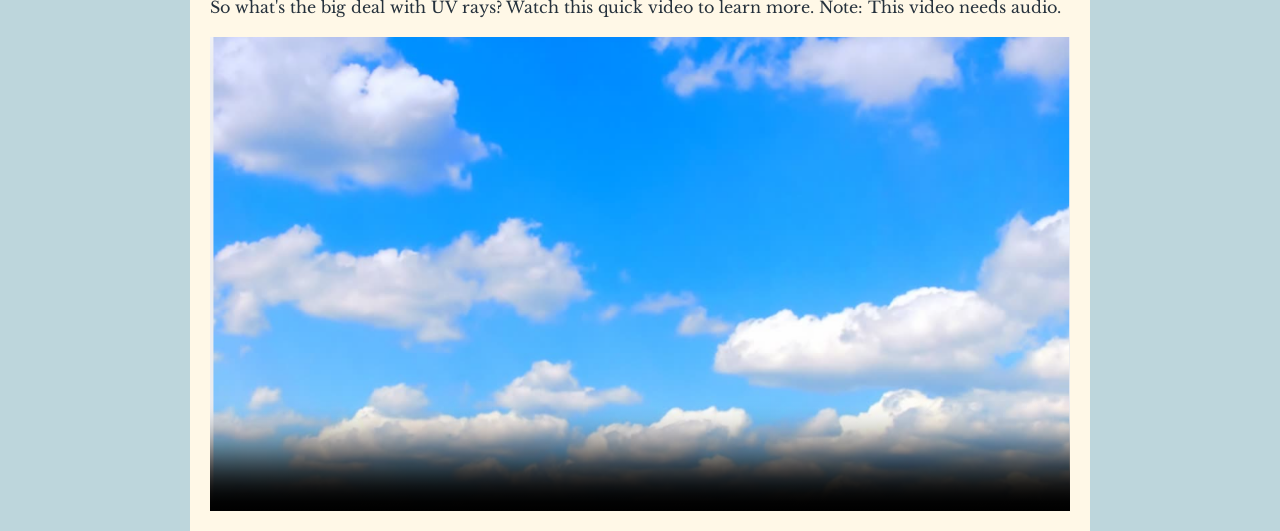
==== commit d6ffd541: "Add files via upload" ====
--- a/index.html
+++ b/index.html
@@ -1,637 +1,79 @@
-<!DOCTYPE html>
-<html lang="en">
-<head>
-  <meta charset="UTF-8">
-  <meta name="viewport" content="width=device-width, initial-scale=1.0">
-  <title>SunSmart</title>
-  <link rel="icon" type="image/x-icon" href="logo.ico">
-  <link rel="icon" type="image/png" href="SUN SMART.png">
-  <link rel="icon" type="image/png" href="logo.png">
-  <link rel="icon" type="image/jpeg" href="logo.jpg">
-  <link rel="icon" type="image/jpeg" href="logo.jpeg">
-  <link rel="icon" type="image/webp" href="logo.webp">
+<!DOCTYPE html>
+<html lang="en">
+<head>
+  <meta charset="UTF-8">
+  <meta name="viewport" content="width=device-width, initial-scale=1.0">
+  <title>SunSmart</title>
+  <link rel="icon" type="image/png" href="SUN SMART.png">
   <link rel="preconnect" href="https://fonts.googleapis.com">
   <link rel="preconnect" href="https://fonts.gstatic.com" crossorigin>
-  <link href="https://fonts.googleapis.com/css2?family=Playfair+Display:wght@400..900&display=swap" rel="stylesheet">
-  <style>
-    :root {
-      --ink: #25313c;
-      --muted: #65727d;
-      --canvas: #ffffff;
-      --surface: #ffffff;
-      --surface-soft: #fff1bd;
-      --accent: #ef7047;
-      --accent-dark: #24766e;
-      --line: rgba(36, 118, 110, 0.18);
-      --shadow: rgba(37, 49, 60, 0.12);
-    }
-
-    * {
-      box-sizing: border-box;
-      font-family: "Playfair Display", serif;
-      font-optical-sizing: auto;
-      font-style: normal;
-    }
-
-    html {
-      scroll-behavior: smooth;
-      overscroll-behavior-y: contain;
-      background: var(--canvas);
-    }
-
-    body {
-      margin: 0;
-      min-height: 100vh;
-      color: var(--ink);
-      background:
-        radial-gradient(circle at 8% 12%, #fff0b8 0, transparent 24%),
-        radial-gradient(circle at 92% 34%, #d9f4ef 0, transparent 27%),
-        var(--canvas);
-    }
-
-    .navbar {
-      position: sticky;
-      top: 0;
-      z-index: 10;
-      display: flex;
-      align-items: center;
-      justify-content: space-between;
-      gap: 24px;
-      width: 100%;
-      padding: 14px clamp(22px, 5vw, 56px);
-      border-bottom: 1px solid var(--line);
-      background: rgba(255, 250, 241, 0.94);
-      backdrop-filter: blur(12px);
-      box-shadow: 0 10px 28px var(--shadow);
-    }
-
-    .nav-brand {
-      display: flex;
-      align-items: center;
-      gap: 10px;
-      color: var(--ink);
-      font-size: 18px;
-      font-weight: 800;
-      text-decoration: none;
-    }
-
-    .nav-logo {
-      width: 38px;
-      height: 38px;
-      object-fit: contain;
-    }
-
-    .nav-links {
-      display: flex;
-      gap: 8px;
-      align-items: center;
-      padding: 6px;
-      border: 1px solid rgba(0, 0, 0, 0.12);
-      border-radius: 8px;
-      background: var(--surface);
-    }
-
-    .nav-links a,
-    .nav-trigger {
-      padding: 9px 12px;
-      border: 0;
-      border-radius: 6px;
-      width: auto;
-      color: var(--ink);
-      background: transparent;
-      font: inherit;
-      font-weight: 700;
-      text-decoration: none;
-      cursor: pointer;
-      transition: background 160ms ease, color 160ms ease, transform 160ms ease;
-    }
-
-    .nav-links a:hover,
-    .nav-dropdown:hover .nav-trigger,
-    .nav-dropdown:focus-within .nav-trigger {
-      background: var(--surface-soft);
-      color: var(--ink);
-    }
-
-    .nav-links a.active {
-      background: var(--accent);
-      color: #fff;
-    }
-
-    .nav-dropdown {
-      position: relative;
-      margin-left: 4px;
-    }
-
-    .nav-menu {
-      position: absolute;
-      top: 100%;
-      right: 0;
-      z-index: 20;
-      display: none;
-      min-width: 190px;
-      padding: 6px;
-      border: 1px solid rgba(111, 82, 47, 0.18);
-      border-radius: 8px;
-      background: var(--surface);
-      box-shadow: 0 16px 40px rgba(79, 54, 31, 0.16);
-    }
-
-    .nav-dropdown:hover .nav-menu,
-    .nav-dropdown:focus-within .nav-menu,
-    .nav-dropdown.open .nav-menu {
-      display: grid;
-      gap: 4px;
-    }
-
-    .nav-menu a {
-      display: block;
-      white-space: nowrap;
-    }
-
-    .bottom-nav {
-      position: fixed !important;
-      left: 0 !important;
-      right: 0 !important;
-      bottom: 0 !important;
-      width: 100% !important;
-      margin: 0 !important;
-      z-index: 99999 !important;
-      transform: none !important;
-      transition: transform 200ms ease, opacity 200ms ease;
-      opacity: 1;
-    }
-
-    .bottom-nav.hidden-on-scroll {
-      transform: translateY(100%);
-      opacity: 0;
-      pointer-events: none;
-    }
-
-    .hero {
-      position: relative;
-      width: 100%;
-      overflow: hidden;
-      background: #f8e8c8;
-    }
-
-    .hero::after {
-      content: "";
-      position: absolute;
-      inset: 0;
-      background: linear-gradient(
-        90deg,
-        rgba(36, 89, 84, 0.34) 0%,
-        rgba(239, 112, 71, 0.12) 52%,
-        rgba(255, 241, 189, 0.08) 100%
-      );
-      pointer-events: none;
-    }
-
-    .hero-image {
-      display: block;
-      width: 100%;
-      height: auto;
-      transform: scale(1.01);
-      transform-origin: center;
-    }
-
-    .hero-content {
-      position: absolute;
-      top: 50%;
-      left: clamp(20px, 7vw, 90px);
-      z-index: 2;
-      width: min(620px, calc(100% - 40px));
-      color: #fff7df;
-      transform: translateY(-50%);
-    }
-
-    .hero-content h1 {
-      margin: 0 0 18px;
-      font-size: clamp(42px, 8vw, 92px);
-      font-weight: 900;
-      line-height: 0.98;
-      text-shadow: 0 2px 12px rgba(25, 55, 52, 0.28);
-    }
-
-    .hero-content p {
-      max-width: 520px;
-      margin: 0 0 24px;
-      font-size: clamp(17px, 2vw, 22px);
-      line-height: 1.45;
-      text-shadow: 0 1px 8px rgba(25, 55, 52, 0.25);
-    }
-
-    .tracker-note {
-      max-width: 520px;
-      margin: 14px 0 0;
-      font-size: 15px;
-      font-weight: 800;
-      line-height: 1.4;
-      text-shadow: 0 2px 10px rgba(0, 0, 0, 0.55);
-    }
-
-    .button {
-      display: inline-block;
-      padding: 13px 18px;
-      border-radius: 6px;
-      color: #111;
-      background: var(--surface);
-      font-weight: 800;
-      text-decoration: none;
-    }
-
-    .button:hover {
-      background: #f0f0f0;
-    }
-
-    .intro {
-      width: min(980px, 100%);
-      margin: 0 auto;
-      padding: 46px 20px 58px;
-      background: #bde7ce;
-    }
-
-    .video-section {
-      width: min(980px, 100%);
-      margin: 0 auto;
-      padding: 46px 20px 64px;
-      background: #bde7be;
-    }
-
-    .video-section h2 {
-      margin: 0 0 12px;
-      font-size: 30px;
-      line-height: 1.15;
-    }
-
-    .video-section p {
-      margin: 0 0 18px;
-      color: #505050;
-      font-size: 17px;
-      line-height: 1.5;
-    }
-
-    .video-card {
-      padding: 22px;
-      border: 1px solid #ddd;
-      border-radius: 8px;
-      background: var(--surface);
-      box-shadow: 0 16px 50px rgba(0, 0, 0, 0.08);
-    }
-
-    .video-slot {
-      width: 100%;
-      overflow: hidden;
-      border: 1px solid #ddd;
-      border-radius: 8px;
-      background: var(--accent-dark);
-      aspect-ratio: 16 / 9;
-    }
-
-    .video-slot video {
-      display: block;
-      width: 100%;
-      height: 100%;
-      object-fit: contain;
-    }
-
-    .intro-grid {
-      display: grid;
-      grid-template-columns: repeat(3, 1fr);
-      gap: 18px;
-    }
-
-    .intro-card {
-      min-height: 142px;
-      padding: 22px;
-      border: 1px solid #ddd;
-      border-radius: 8px;
-      background: #fffefe;
-    }
-
-    .intro-card h2 {
-      margin: 0 0 10px;
-      font-size: 20px;
-    }
-
-    .intro-card p {
-      margin: 0;
-      color: #505050;
-      font-size: 16px;
-      line-height: 1.5;
-    }
-
-    @media (max-width: 760px) {
-      .navbar {
-        align-items: flex-start;
-        flex-direction: column;
-      }
-
-      .nav-links {
-        flex-wrap: wrap;
-      }
-
-      .nav-menu {
-        right: auto;
-        left: 0;
-        min-width: min(280px, calc(100vw - 40px));
-        padding: 10px;
-        border-radius: 10px;
-      }
-
-      .nav-menu a {
-        min-height: 48px;
-        padding: 14px 16px;
-        font-size: 16px;
-        line-height: 1.25;
-      }
-
-      .hero-content {
-        position: relative;
-        top: auto;
-        left: auto;
-        width: 100%;
-        padding: 28px 20px 34px;
-        color: #111;
-        background: var(--surface);
-        transform: none;
-      }
-
-      .hero::after {
-        display: none;
-      }
-
-      .hero-content h1,
-      .hero-content p,
-      .tracker-note {
-        text-shadow: none;
-      }
-
-      .hero-content h1 {
-        font-size: 44px;
-      }
-
-      .hero-content p {
-        color: #444;
-      }
-
-      .tracker-note {
-        color: #555;
-      }
-
-      .button {
-        color: #fff;
-        background: var(--accent-dark);
-      }
-
-      .intro-grid {
-        grid-template-columns: 1fr;
-      }
-
-      .video-section {
-        padding: 28px 12px 40px;
-      }
-
-      .video-card {
-        padding: 12px;
-      }
-
-      .video-section h2 {
-        font-size: 24px;
-      }
-
-      .video-section p {
-        margin-bottom: 12px;
-        font-size: 15px;
-      }
-
-      .video-slot {
-        border-radius: 6px;
-      }
-    }
-
-    @media (prefers-reduced-motion: reduce) {
-      html {
-        scroll-behavior: auto;
-      }
-
-      .hero-image {
-        filter: none;
-        transform: none;
-        transition: none;
-      }
-    }
-
-    .loading-screen {
-      position: fixed;
-      inset: 0;
-      z-index: 999;
-      display: grid;
-      place-items: center;
-      background: #f6f2eb;
-      transition: opacity 320ms ease, visibility 320ms ease;
-    }
-
-    .loading-screen.hidden {
-      visibility: hidden;
-      opacity: 0;
-      pointer-events: none;
-    }
-
-    .loading-card {
-      display: grid;
-      justify-items: center;
-      gap: 16px;
-      color: var(--accent);
-      font-weight: 900;
-      letter-spacing: 0.02em;
-      text-align: center;
-    }
-
-    .loading-logo {
-      width: 108px;
-      height: 108px;
-      object-fit: contain;
-      animation: logoBounce 780ms ease-in-out infinite alternate;
-      filter: drop-shadow(0 18px 18px rgba(79, 54, 31, 0.18));
-    }
-
-    .loading-dots::after {
-      content: "";
-      animation: loadingDots 1.2s steps(4, end) infinite;
-    }
-
-    @keyframes logoBounce {
-      from {
-        transform: translateY(0) scale(1);
-      }
-
-      to {
-        transform: translateY(-22px) scale(1.04);
-      }
-    }
-
-    @keyframes loadingDots {
-      0% {
-        content: "";
-      }
-
-      25% {
-        content: ".";
-      }
-
-      50% {
-        content: "..";
-      }
-
-      75%,
-      100% {
-        content: "...";
-      }
-    }
-
-    @media (prefers-reduced-motion: reduce) {
-      .loading-logo {
-        animation: none;
-      }
-    }
-  </style>
-</head>
-<body>
-  <div id="loadingScreen" class="loading-screen" aria-label="Loading SunSmart" aria-live="polite">
-    <div class="loading-card">
-      <img id="loadingLogo" class="loading-logo" src="SUN SMART.png" alt="SunSmart logo">
-      <div>Loading SunSmart<span class="loading-dots"></span></div>
-    </div>
-  </div>
-
-  <nav class="navbar">
-    <a class="nav-brand" href="index.html">
-      <img id="navLogo" class="nav-logo" src="SUN SMART.png" alt="SunSmart logo">
-      <span>SunSmart</span>
-    </a>
-    <div class="nav-links" aria-label="Main navigation">
-      <a href="index.html">Home</a>
-      <div class="nav-dropdown">
-        <button class="nav-trigger" type="button" aria-expanded="false" onclick="toggleNavMenu(event)">UV Tracker</button>
-        <div class="nav-menu">
-          <a href="tracker-basic.html">Basic Tracker</a>
-          <a href="tracker.html">Advanced Tracker</a>
-          <a href="map-tracker.html">Map Tracker</a>
-        </div>
-      </div>
-    </div>
-  </nav>
-
-  <section class="hero" aria-label="SunSmart banner">
-    <img class="hero-image" src="SUNSMART.jpg" alt="SunSmart banner">
-    <div class="hero-content">
-      <h1>SUMMER'S HERE<br>BE SMART</h1>
-      <p>Check the UV index before you head out and choose the right sun protection for your day.</p>
-      <a class="button" href="tracker-basic.html">Check Your UV Index</a>
-      <p class="tracker-note">Start with the simple tracker, or use the advanced tracker for a full dashboard and personal safety plan.</p>
-    </div>
-  </section>
-
-  <main class="intro">
-    <div class="intro-grid">
-      <section class="intro-card">
-        <h2>Live UV Dashboard</h2>
-        <p>Search your city and see the current UV index, risk level, SPF guidance, and action steps.</p>
-      </section>
-      <section class="intro-card">
-        <h2>Personal Safety Plan</h2>
-        <p>Customize recommendations based on your skin sensitivity, activity, and time outside.</p>
-      </section>
-      <section class="intro-card">
-        <h2>High UV Warnings</h2>
-        <p>Get clear alerts when UV levels are very high or extreme so you can change your plan fast.</p>
-      </section>
-    </div>
-  </main>
-
-  <section class="video-section">
-    <div class="video-card">
-    <h2>Why Care About UV</h2>
-    <p>So whats the big deal with UV rays? Watch this quick video to learn more.</p>
-    <div class="video-slot">
-      <video controls playsinline preload="metadata" poster="Screenshot 2026-06-17 103726.png">
-        <source src="Video-mobile.mp4" type="video/mp4">
-        Your browser does not support the video tag.
-      </video>
-    </div>
-    </div>
-  </section>
-
-  <script>
-    const logoFiles = ["SUN SMART.png", "logo.ico", "logo.png", "logo.jpg", "logo.jpeg", "logo.webp"];
-
-    function loadLogoFor(elementId, index) {
-      const logo = document.getElementById(elementId);
-
-      if (!logo) {
-        return;
-      }
-
-      if (index >= logoFiles.length) {
-        logo.style.display = "none";
-        return;
-      }
-
-      logo.onerror = function() {
-        loadLogoFor(elementId, index + 1);
-      };
-      logo.src = logoFiles[index];
-    }
-
-
-
-    loadLogoFor("navLogo", 0);
-    function toggleNavMenu(event) {
-      const dropdown = event.currentTarget.closest(".nav-dropdown");
-      const isOpen = dropdown.classList.toggle("open");
-      event.currentTarget.setAttribute("aria-expanded", isOpen ? "true" : "false");
-    }
-
-    document.addEventListener("click", function(event) {
-      document.querySelectorAll(".nav-dropdown.open").forEach(function(dropdown) {
-        if (!dropdown.contains(event.target)) {
-          dropdown.classList.remove("open");
-          const trigger = dropdown.querySelector(".nav-trigger");
-          if (trigger) {
-            trigger.setAttribute("aria-expanded", "false");
-          }
-        }
-      });
-    });
-
-
-  
-    loadLogoFor("loadingLogo", 0);
-
-    window.addEventListener("load", function() {
-      const loadingScreen = document.getElementById("loadingScreen");
-
-      if (!loadingScreen) {
-        return;
-      }
-
-      setTimeout(function() {
-        loadingScreen.classList.add("hidden");
-      }, 180);
-    });
-  </script>
-  <nav class="bottom-nav hidden-on-scroll" style="position:fixed;left:0;right:0;bottom:0;width:100%;margin:0;height:56px;background:#24766e;border-top:1px solid rgba(255,255,255,0.18);z-index:9999;transform:none;" aria-hidden="true"></nav>
-  <script>
-    const bottomNav = document.querySelector('.bottom-nav');
-    function updateBottomNavVisibility() {
-      const atBottom = window.innerHeight + window.scrollY >= document.documentElement.scrollHeight - 2;
-      bottomNav.classList.toggle('hidden-on-scroll', !atBottom);
-    }
-    window.addEventListener('scroll', updateBottomNavVisibility, { passive: true });
-    window.addEventListener('resize', updateBottomNavVisibility);
-    updateBottomNavVisibility();
-  </script>
-</body>
-</html>
+  <link href="https://fonts.googleapis.com/css2?family=Libre+Baskerville:wght@400;700&display=swap" rel="stylesheet">
+  <link rel="stylesheet" href="common.css">
+  <link rel="stylesheet" href="index.css">
+  <link rel="stylesheet" href="navigation.css">
+</head>
+<body>
+  <nav class="navbar">
+    <a class="nav-brand" href="index.html">
+      <img id="navLogo" class="nav-logo" src="SUN SMART.png" alt="SunSmart logo">
+      <span>SunSmart</span>
+    </a>
+    <div class="nav-links" aria-label="Main navigation">
+      <a href="index.html">Home</a>
+      <div class="nav-dropdown">
+        <button class="nav-trigger" type="button" aria-expanded="false" onclick="toggleNavMenu(event)">UV tracker</button>
+        <div class="nav-menu">
+          <a href="tracker-basic.html">Basic tracker</a>
+          <a href="tracker.html">Advanced tracker</a>
+          <a href="map-tracker.html">Tracker Map</a>
+        </div>
+      </div>
+    </div>
+  </nav>
+
+  <section class="hero" aria-label="SunSmart banner">
+    <img class="hero-image" src="SUNSMART.jpg" alt="SunSmart banner">
+    <div class="hero-content">
+      <h1>Summer's here<br>Be smart</h1>
+      <p>Check the UV index before you head out and choose the right sun protection for your day.</p>
+      <a class="button" href="tracker-basic.html">Check your UV index</a>
+      <p class="tracker-note">Start with the simple tracker, or use the advanced tracker for a full dashboard and personal safety plan.</p>
+    </div>
+  </section>
+
+  <main class="intro">
+      <section class="intro-section">
+        <h2>What is SunSmart?</h2>
+        <p>SunSmart is an app that helps you check the UV index and stay safe in the sun. It tells you to put on sun protection (sunscreen, hat, sunglasses) when the UV index is high. It also lets you put in information about yourself to get more thorough advice.</p>
+      </section>
+      <section class="intro-section">
+        <h2>What is UV?</h2>
+        <p>UV stands for ultraviolet, which is a type of radiation that comes from the sun. While some UV is beneficial, excessive exposure can lead to sunburn, premature aging, and skin cancer.</p>
+      </section>
+      <section class="intro-section">
+        <h2>What are some features of SunSmart?</h2>
+        <p>SunSmart offers a range of features to help you stay safe in the sun, including a map where you can input your location, a camera to analyze skin tone, and a personalized safety plan tailored to your benefit.</p>
+      </section>
+      <section class="intro-section">
+        <h2>Why did I build SunSmart?</h2>
+        <p>My family and many others I know are cancer prone. I lost many people to cancer and I recently realized how little many people understand about UV exposure and its long-term effects. I created SunSmart to help people make informed decisions about sun protection and reduce their risk of skin cancer.</p>
+      </section>
+  </main>
+
+  <section class="video-section">
+    <div class="video-card">
+    <h2>Why care about UV?</h2>
+    <p>So what's the big deal with UV rays? Watch this quick video to learn more. Note: This video needs audio.</p>
+    <div class="video-slot">
+      <video controls playsinline preload="metadata" poster="Screenshot 2026-06-17 103726.png">
+        <source src="Video-mobile.mp4" type="video/mp4">
+        Your browser does not support the video (sorry).
+      </video>
+    </div>
+    </div>
+  </section>
+
+  
+  <script src="navigation.js"></script>
+</body>
+</html>
--- a/common.css
+++ b/common.css
@@ -0,0 +1,61 @@
+/* Styles shared by the SunSmart pages. */
+* {
+  box-sizing: border-box;
+  font-family: "Libre Baskerville", serif;
+}
+
+button:hover {
+  background: #333;
+}
+
+.checkbox-label {
+  display: flex;
+  gap: 8px;
+  align-items: center;
+  margin-top: 16px;
+}
+
+.checkbox-label input {
+  width: auto;
+  margin: 0;
+}
+
+pre {
+  display: none;
+  overflow: auto;
+  padding: 14px;
+  border: 1px solid #ddd;
+  background: var(--surface);
+  font-size: 14px;
+  white-space: pre-wrap;
+}
+
+.loading-screen {
+  position: fixed;
+  inset: 0;
+  z-index: 999;
+  display: grid;
+  place-items: center;
+  background: #fff8e7;
+}
+
+.loading-screen.hidden {
+  visibility: hidden;
+  opacity: 0;
+  pointer-events: none;
+}
+
+.loading-card {
+  display: grid;
+  justify-items: center;
+  gap: 16px;
+  color: var(--accent);
+  text-align: center;
+}
+
+.loading-logo {
+  width: 108px;
+  height: 108px;
+  object-fit: contain;
+}
+
--- a/index.css
+++ b/index.css
@@ -0,0 +1,90 @@
+    * {
+      box-sizing: border-box;
+    }
+
+    body {
+      margin: 0;
+      color: #25313c;
+      background: #bdd6dc;
+      font-family: "Libre Baskerville", serif;
+      line-height: 1.6;
+    }
+
+    main, .video-section {
+      max-width: 900px;
+      margin: 0 auto;
+      padding: 20px;
+      background: #fff8e7;
+    }
+
+    .hero-image, video {
+      display: block; width: 100%; height: auto;
+    }
+
+    .intro-section {
+      margin-bottom: 28px;
+    }
+
+    h1 {
+      font-size: 36px; line-height: 1.2;
+    }
+
+    h2 {
+      font-size: 24px;
+    }
+
+    a {
+      color: #24766e;
+    }
+
+    .hero {
+      position: relative;
+      overflow: hidden;
+      background: #24766e;
+    }
+
+    .hero-image {
+      filter: blur(3px) brightness(60%);
+      transform: scale(1.02);
+    }
+
+    .hero-content {
+      position: absolute;
+      top: 50%;
+      left: 7%;
+      width: min(620px, 86%);
+      transform: translateY(-50%);
+      color: #fff7df;
+    }
+
+    .hero-content h1 {
+      margin: 0 0 18px;
+      font-size: clamp(42px, 8vw, 92px);
+      line-height: 1;
+    }
+
+    .hero-content p {
+      max-width: 520px;
+    }
+
+    .button {
+      display: inline-block;
+      padding: 12px 18px;
+      background: #ffe394;
+      color: #173f38;
+      text-decoration: none;
+    }
+
+    @media (max-width: 760px) {
+    .hero-content {
+      position: relative;
+      top: auto;
+      left: auto;
+      width: 100%;
+      padding: 24px 20px;
+      transform: none;
+      color: #25313c;
+      background: #fff8e7;
+    }
+
+    }
--- a/navigation.css
+++ b/navigation.css
@@ -0,0 +1,47 @@
+.navbar {
+  position: sticky;
+  top: 0;
+  z-index: 1000;
+  display: flex;
+  align-items: center;
+  justify-content: space-between;
+  gap: 12px;
+  padding: 10px 16px;
+  background: #fff8e7;
+  border-bottom: 1px solid #ccc;
+}
+.nav-brand {
+  display: flex;
+  align-items: center;
+  gap: 8px;
+  color: #25313c;
+  text-decoration: none;
+}
+.nav-logo { width: 32px; height: 32px; }
+.nav-links { display: flex; align-items: center; gap: 12px; }
+.nav-links a { color: #25313c; }
+.nav-trigger {
+  width: auto;
+  padding: 8px;
+  border: 1px solid #777;
+  border-radius: 4px;
+  background: #fff8e7;
+  color: #25313c;
+  font: inherit;
+  cursor: pointer;
+}
+.nav-trigger:hover { background: #fff1bd; }
+.nav-dropdown { position: relative; }
+.nav-menu {
+  display: none;
+  position: absolute;
+  top: 100%;
+  right: 0;
+  min-width: 180px;
+  padding: 8px;
+  border: 1px solid #ccc;
+  background: #fff8e7;
+}
+.nav-menu a { display: block; padding: 8px; }
+.nav-dropdown.open .nav-menu,
+.nav-dropdown:focus-within .nav-menu { display: block; }
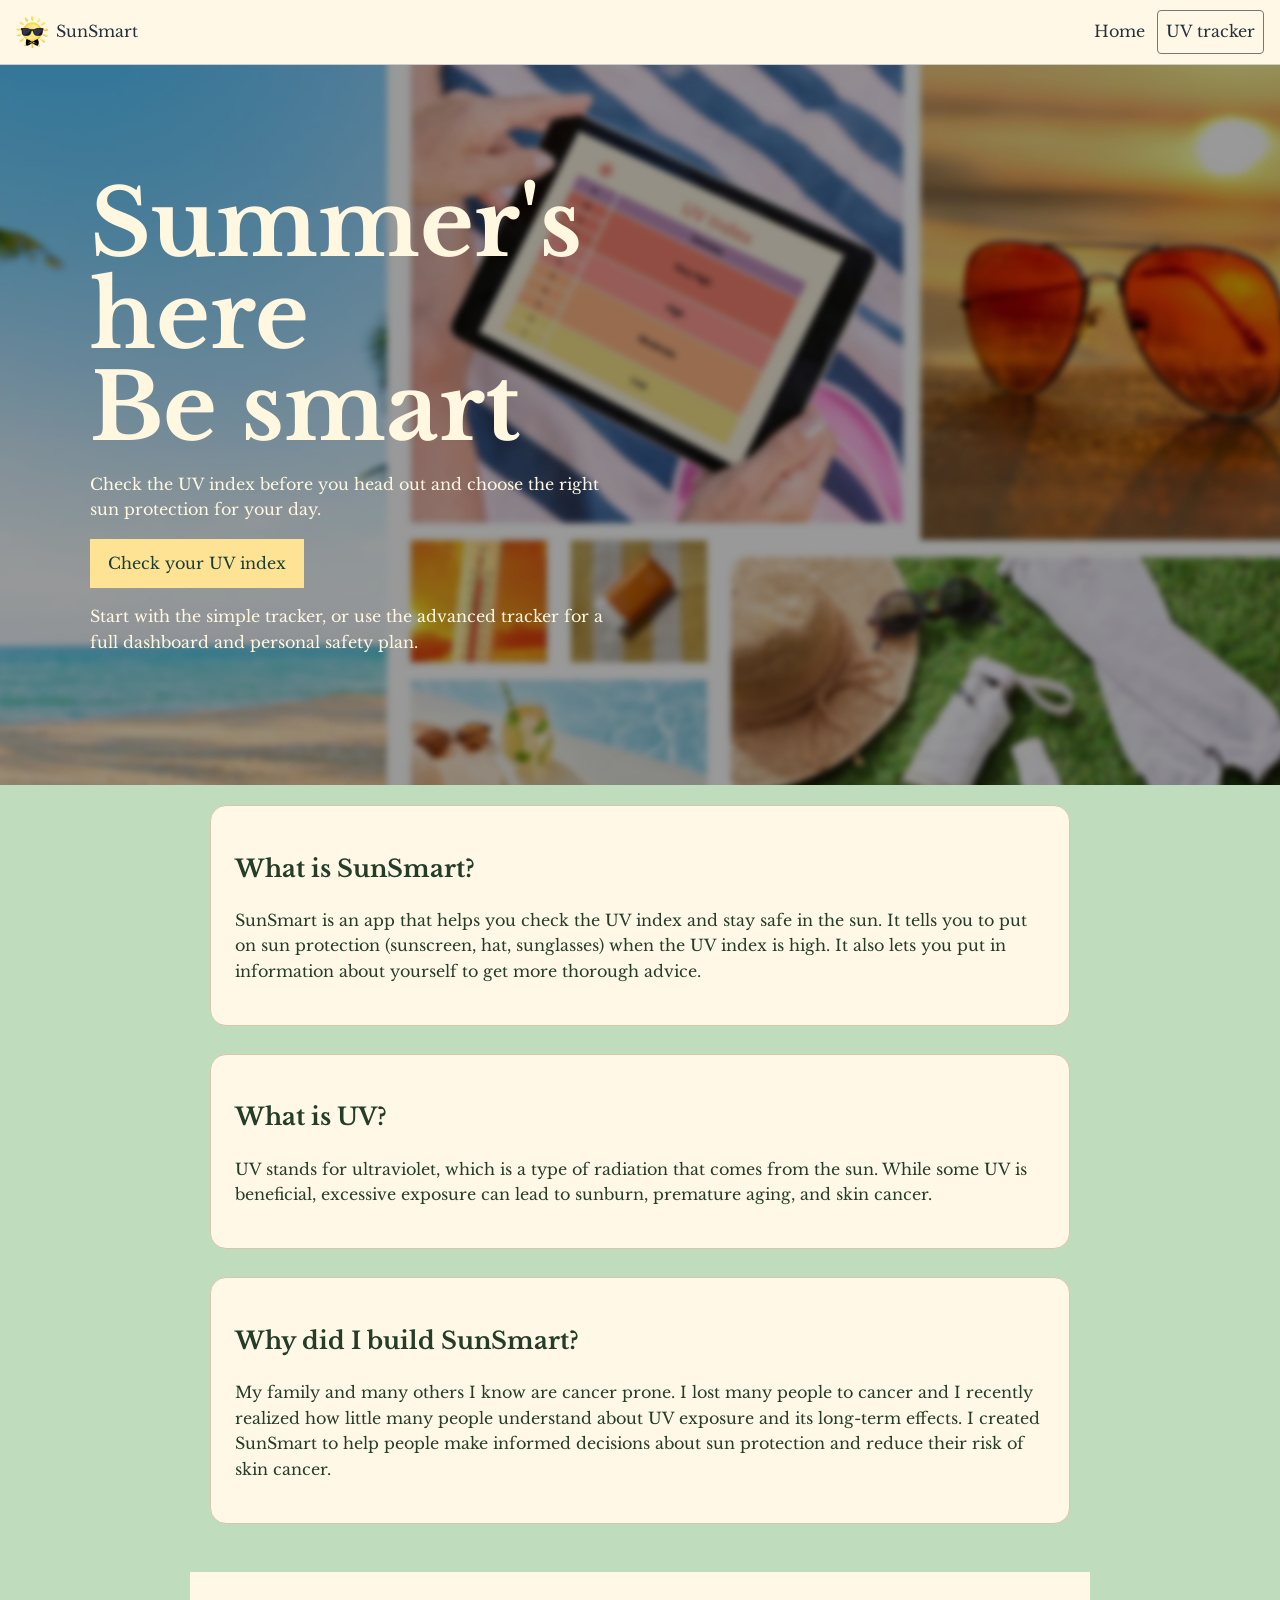
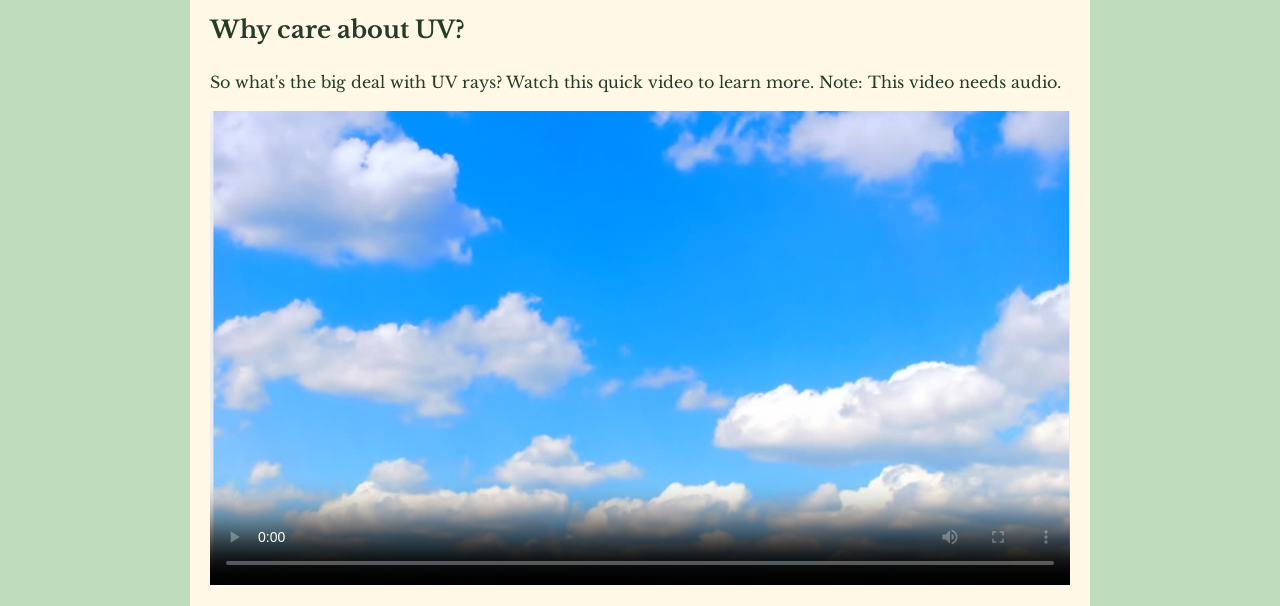
==== commit 7675465b: "Remove features section from SunSmart Removed features section from SunSmart description." ====
--- a/index.html
+++ b/index.html
@@ -51,10 +51,6 @@
         <p>UV stands for ultraviolet, which is a type of radiation that comes from the sun. While some UV is beneficial, excessive exposure can lead to sunburn, premature aging, and skin cancer.</p>
       </section>
       <section class="intro-section">
-        <h2>What are some features of SunSmart?</h2>
-        <p>SunSmart offers a range of features to help you stay safe in the sun, including a map where you can input your location, a camera to analyze skin tone, and a personalized safety plan tailored to your benefit.</p>
-      </section>
-      <section class="intro-section">
         <h2>Why did I build SunSmart?</h2>
         <p>My family and many others I know are cancer prone. I lost many people to cancer and I recently realized how little many people understand about UV exposure and its long-term effects. I created SunSmart to help people make informed decisions about sun protection and reduce their risk of skin cancer.</p>
       </section>
--- a/index.css
+++ b/index.css
@@ -4,8 +4,8 @@
 
     body {
       margin: 0;
-      color: #25313c;
-      background: #bdd6dc;
+      color: #253c29;
+      background: #bfdcbd;
       font-family: "Libre Baskerville", serif;
       line-height: 1.6;
     }
@@ -23,6 +23,14 @@
 
     .intro-section {
       margin-bottom: 28px;
+      padding: 24px;
+      border: 1px solid #d7c6a9;
+      border-radius: 16px;
+      background: #fff8e7;
+    }
+
+    main.intro {
+      background: transparent;
     }
 
     h1 {
--- a/navigation.css
+++ b/navigation.css
@@ -19,7 +19,15 @@
 }
 .nav-logo { width: 32px; height: 32px; }
 .nav-links { display: flex; align-items: center; gap: 12px; }
-.nav-links a { color: #25313c; }
+.nav-links a {
+  color: #25313c;
+  text-decoration: none;
+}
+.nav-links a:hover,
+.nav-links a:focus-visible {
+  background: #fff1bd;
+  color: #173f38;
+}
 .nav-trigger {
   width: auto;
   padding: 8px;
@@ -45,3 +53,8 @@
 .nav-menu a { display: block; padding: 8px; }
 .nav-dropdown.open .nav-menu,
 .nav-dropdown:focus-within .nav-menu { display: block; }
+
+@media (hover: hover) {
+  .nav-dropdown:hover .nav-menu { display: block; }
+  .nav-dropdown:hover .nav-trigger { background: #fff1bd; }
+}
